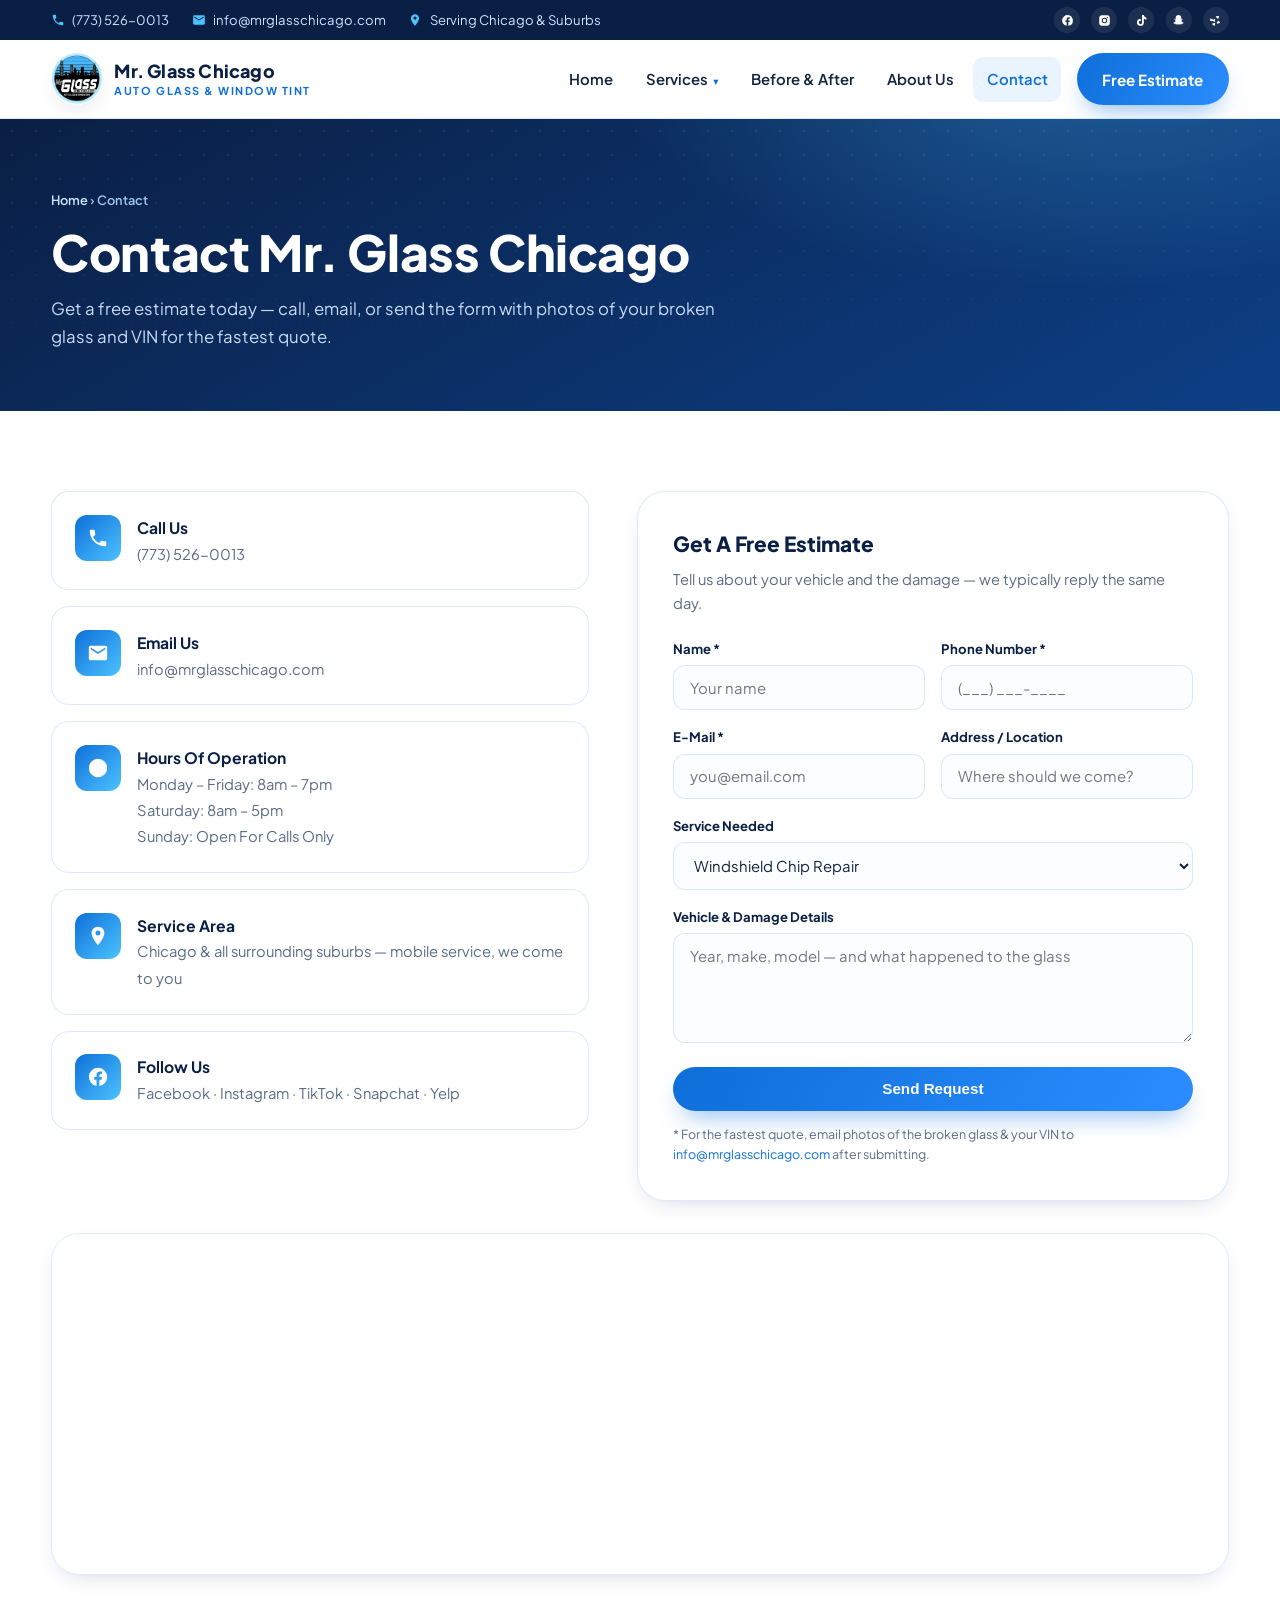
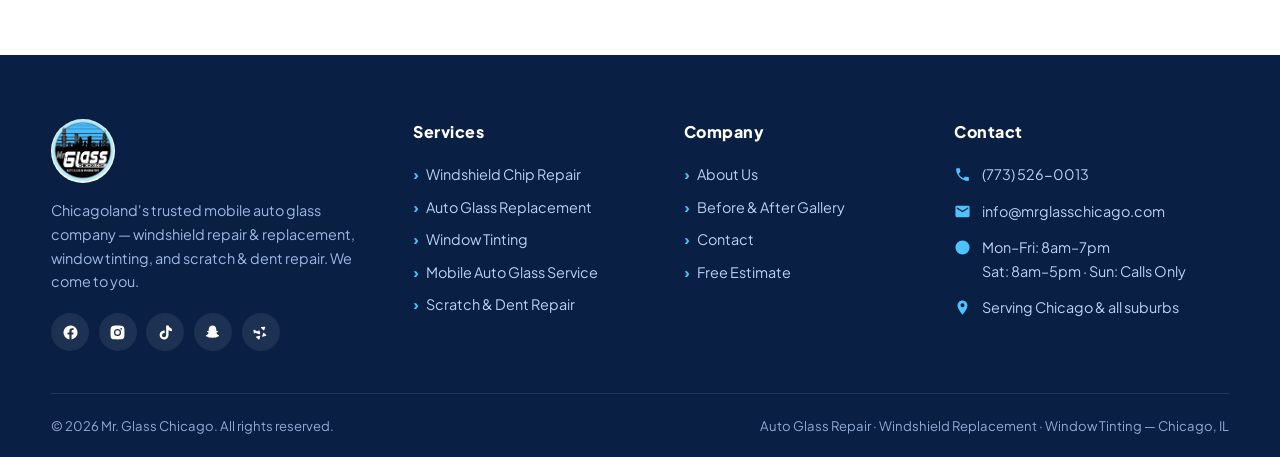
==== contact.html @ 6ff84da3 "Mr. Glass Chicago — blue branded, animated, SEO-ready static website (10 pages, hero video, before/a" ====
<!DOCTYPE html>
<html lang="en">
<head>
<meta charset="UTF-8">
<meta name="viewport" content="width=device-width, initial-scale=1.0">
<title>Contact & Free Estimates | Mr. Glass Chicago — (773) 526-0013</title>
<meta name="description" content="Contact Mr. Glass Chicago for a free auto glass estimate. Call (773) 526-0013 or send photos of your broken glass & VIN. Mon–Fri 8–7, Sat 8–5.">
<meta name="robots" content="index, follow">
<link rel="canonical" href="https://mrglasschicago.com/contact.html">
<meta name="theme-color" content="#0a1f44">
<meta property="og:type" content="website">
<meta property="og:site_name" content="Mr. Glass Chicago">
<meta property="og:title" content="Contact & Free Estimates | Mr. Glass Chicago — (773) 526-0013">
<meta property="og:description" content="Contact Mr. Glass Chicago for a free auto glass estimate. Call (773) 526-0013 or send photos of your broken glass & VIN. Mon–Fri 8–7, Sat 8–5.">
<meta property="og:url" content="https://mrglasschicago.com/contact.html">
<meta property="og:image" content="https://mrglasschicago.com/assets/img/van-mobile-service.png">
<meta property="og:locale" content="en_US">
<meta name="twitter:card" content="summary_large_image">
<meta name="twitter:title" content="Contact & Free Estimates | Mr. Glass Chicago — (773) 526-0013">
<meta name="twitter:description" content="Contact Mr. Glass Chicago for a free auto glass estimate. Call (773) 526-0013 or send photos of your broken glass & VIN. Mon–Fri 8–7, Sat 8–5.">
<meta name="twitter:image" content="https://mrglasschicago.com/assets/img/van-mobile-service.png">
<link rel="icon" type="image/png" href="assets/img/logo.png">
<link rel="apple-touch-icon" href="assets/img/logo.png">
<link rel="preconnect" href="https://fonts.googleapis.com">
<link rel="preconnect" href="https://fonts.gstatic.com" crossorigin>
<link href="https://fonts.googleapis.com/css2?family=Plus+Jakarta+Sans:wght@400;600;700;800&display=swap" rel="stylesheet">
<link rel="stylesheet" href="assets/css/style.css">

</head>
<body>
<!-- Top bar -->
<div class="topbar">
  <div class="container">
    <div class="tb-left">
      <span class="tb-item"><svg viewBox="0 0 24 24"><path d="M6.6 10.8c1.4 2.8 3.8 5.1 6.6 6.6l2.2-2.2c.3-.3.7-.4 1-.2 1.1.4 2.3.6 3.6.6.6 0 1 .4 1 1V20c0 .6-.4 1-1 1C10.6 21 3 13.4 3 4c0-.6.4-1 1-1h3.5c.6 0 1 .4 1 1 0 1.2.2 2.4.6 3.6.1.3 0 .7-.2 1l-2.3 2.2z"/></svg><a href="tel:7735260013">(773) 526-0013</a></span>
      <span class="tb-item tb-hide-m"><svg viewBox="0 0 24 24"><path d="M20 4H4c-1.1 0-2 .9-2 2v12c0 1.1.9 2 2 2h16c1.1 0 2-.9 2-2V6c0-1.1-.9-2-2-2zm0 4-8 5-8-5V6l8 5 8-5v2z"/></svg><a href="mailto:info@mrglasschicago.com">info@mrglasschicago.com</a></span>
      <span class="tb-item tb-hide-m"><svg viewBox="0 0 24 24"><path d="M12 2C8.1 2 5 5.1 5 9c0 5.2 7 13 7 13s7-7.8 7-13c0-3.9-3.1-7-7-7zm0 9.5A2.5 2.5 0 1 1 12 6a2.5 2.5 0 0 1 0 5.5z"/></svg>Serving Chicago &amp; Suburbs</span>
    </div>
    <div class="tb-socials">
      <a href="https://www.facebook.com/mr.glasschicagoo" target="_blank" rel="noopener" aria-label="Facebook"><svg viewBox="0 0 24 24"><path d="M22 12a10 10 0 1 0-11.6 9.9v-7H7.9V12h2.5V9.8c0-2.5 1.5-3.9 3.8-3.9 1.1 0 2.2.2 2.2.2v2.5h-1.3c-1.2 0-1.6.8-1.6 1.6V12h2.8l-.4 2.9h-2.4v7A10 10 0 0 0 22 12z"/></svg></a>
      <a href="https://www.instagram.com/mr.glasschicago" target="_blank" rel="noopener" aria-label="Instagram"><svg viewBox="0 0 24 24"><path d="M12 2.2c3.2 0 3.6 0 4.8.1 3.3.1 4.8 1.7 4.9 4.9.1 1.3.1 1.6.1 4.8s0 3.6-.1 4.8c-.1 3.2-1.7 4.8-4.9 4.9-1.3.1-1.6.1-4.8.1s-3.6 0-4.8-.1c-3.3-.1-4.8-1.7-4.9-4.9-.1-1.3-.1-1.6-.1-4.8s0-3.6.1-4.8C2.4 4 4 2.4 7.2 2.3c1.2-.1 1.6-.1 4.8-.1zM12 7a5 5 0 1 0 0 10 5 5 0 0 0 0-10zm0 8.2a3.2 3.2 0 1 1 0-6.4 3.2 3.2 0 0 1 0 6.4zm5.2-9.6a1.2 1.2 0 1 0 0 2.4 1.2 1.2 0 0 0 0-2.4z"/></svg></a>
      <a href="https://www.tiktok.com/@mr.glass2020" target="_blank" rel="noopener" aria-label="TikTok"><svg viewBox="0 0 24 24"><path d="M19.6 5.8a4.8 4.8 0 0 1-2.9-2.6A4.7 4.7 0 0 1 16.3 2h-3.4v13.6a2.9 2.9 0 1 1-2-2.7V9.3a6.3 6.3 0 1 0 5.4 6.2V8.9a8 8 0 0 0 4.7 1.5V7a4.8 4.8 0 0 1-1.4-1.2z"/></svg></a>
      <a href="https://www.snapchat.com/add/mr.glass2020" target="_blank" rel="noopener" aria-label="Snapchat"><svg viewBox="0 0 24 24"><path d="M12 2c3 0 5.2 2.3 5.3 5.5l.1 2c.4.3 1 .5 1.5.4.4 0 .8.3.8.7 0 .5-.6.9-1.3 1.1-.3.1-.8.3-.9.6-.1.4.4 1.1.9 1.8.6.8 1.4 1.6 2.4 1.8.3.1.5.3.5.6 0 .9-1.7 1.3-3.3 1.5-.1.5-.3 1-.5 1.1-.3.2-.9.3-1.7.1-.5-.1-1-.3-1.6-.3-.6 0-1.3.5-2.2.5s-1.6-.5-2.2-.5c-.6 0-1.1.2-1.6.3-.8.2-1.4.1-1.7-.1-.2-.2-.4-.7-.5-1.1-1.6-.2-3.3-.6-3.3-1.5 0-.3.2-.5.5-.6 1-.2 1.8-1 2.4-1.8.5-.7 1-1.4.9-1.8-.1-.3-.6-.5-.9-.6-.7-.2-1.3-.6-1.3-1.1 0-.4.4-.7.8-.7.5.1 1.1-.1 1.5-.4l.1-2C6.8 4.3 9 2 12 2z"/></svg></a>
      <a href="https://www.yelp.com/biz/mr-glass-chicago-chicago" target="_blank" rel="noopener" aria-label="Yelp"><svg viewBox="0 0 24 24"><path d="M20.2 15.4c.3.5-.2 1-.7 1.1l-4.3 1.4c-.6.2-1.1-.3-.9-.9l1.7-4.3c.2-.5.9-.6 1.2-.1l3 2.8zm-2.9-7.1c-.1.6-.8.8-1.2.4l-3.2-3.2c-.4-.4-.2-1.1.4-1.2l4.5-.5c.6-.1 1 .5.8 1l-1.3 3.5zM11.5 13.4c.2.6-.4 1.1-1 .9L6.1 13c-.6-.2-.7-.9-.2-1.2l3.7-2.7c.5-.3 1.1 0 1.1.6l.8 3.7zm-1 8c0 .6-.7.9-1.1.5l-3.4-3c-.4-.4-.3-1.1.3-1.2l4.2-1.1c.6-.1 1.1.4 1 1l-1 3.8zm-6.8-8.2c-.5.3-1.1 0-1.1-.6L2 8.9c0-.6.6-1 1.1-.7l4 1.9c.5.2.6 1 .1 1.3l-3.5 1.8z"/></svg></a>
    </div>
  </div>
</div>

<!-- Header -->
<header class="site-header">
  <div class="container">
    <nav class="nav" aria-label="Main navigation">
      <a href="index.html" class="brand" aria-label="Mr. Glass Chicago home">
        <img src="assets/img/logo.png" alt="Mr. Glass Chicago logo — auto glass and window tint" width="52" height="52">
        <span class="brand-txt"><strong>Mr. Glass Chicago</strong><span>Auto Glass &amp; Window Tint</span></span>
      </a>
      <ul class="nav-links">
        <li><a class="nl" href="index.html">Home</a></li>
        <li class="has-drop">
          <a class="nl" href="services.html">Services</a>
          <div class="dropdown">
            <a href="windshield-chip-repair.html">Windshield Chip Repair</a>
            <a href="auto-glass-replacement.html">Auto Glass Replacement</a>
            <a href="window-tinting.html">Window Tinting</a>
            <a href="mobile-auto-glass-service.html">Mobile Auto Glass Service</a>
            <a href="scratch-dent-repair.html">Auto Scratch &amp; Dent Repair</a>
          </div>
        </li>
        <li><a class="nl" href="gallery.html">Before &amp; After</a></li>
        <li><a class="nl" href="about.html">About Us</a></li>
        <li><a class="nl active" href="contact.html">Contact</a></li>
        <li class="nav-cta" style="margin-left:.6rem">
          <a class="btn btn-primary btn-quote-d" href="contact.html">Free Estimate</a>
        </li>
      </ul>
      <button class="hamburger" aria-label="Toggle menu"><span></span><span></span><span></span></button>
    </nav>
  </div>
</header>
<section class="page-hero">
  <div class="container">
    <div class="crumbs"><a href="index.html">Home</a> › Contact</div>
    <h1>Contact Mr. Glass Chicago</h1>
    <p>Get a free estimate today — call, email, or send the form with photos of your broken glass and VIN for the fastest quote.</p>
  </div>
</section>

<section class="section">
  <div class="container">
    <div class="contact-grid">
      <div class="reveal">
        <div class="info-card">
          <div class="ic"><svg viewBox="0 0 24 24"><path d="M6.6 10.8c1.4 2.8 3.8 5.1 6.6 6.6l2.2-2.2c.3-.3.7-.4 1-.2 1.1.4 2.3.6 3.6.6.6 0 1 .4 1 1V20c0 .6-.4 1-1 1C10.6 21 3 13.4 3 4c0-.6.4-1 1-1h3.5c.6 0 1 .4 1 1 0 1.2.2 2.4.6 3.6.1.3 0 .7-.2 1l-2.3 2.2z"/></svg></div>
          <div><strong>Call Us</strong><a href="tel:7735260013">(773) 526-0013</a></div>
        </div>
        <div class="info-card">
          <div class="ic"><svg viewBox="0 0 24 24"><path d="M20 4H4c-1.1 0-2 .9-2 2v12c0 1.1.9 2 2 2h16c1.1 0 2-.9 2-2V6c0-1.1-.9-2-2-2zm0 4-8 5-8-5V6l8 5 8-5v2z"/></svg></div>
          <div><strong>Email Us</strong><a href="mailto:info@mrglasschicago.com">info@mrglasschicago.com</a></div>
        </div>
        <div class="info-card">
          <div class="ic"><svg viewBox="0 0 24 24"><path d="M12 2a10 10 0 1 0 0 20 10 10 0 0 0 0-20zm1 5h-2v6l5.2 3.1 1-1.7-4.2-2.4V7z"/></svg></div>
          <div><strong>Hours Of Operation</strong><span>Monday – Friday: 8am – 7pm<br>Saturday: 8am – 5pm<br>Sunday: Open For Calls Only</span></div>
        </div>
        <div class="info-card">
          <div class="ic"><svg viewBox="0 0 24 24"><path d="M12 2C8.1 2 5 5.1 5 9c0 5.2 7 13 7 13s7-7.8 7-13c0-3.9-3.1-7-7-7zm0 9.5A2.5 2.5 0 1 1 12 6a2.5 2.5 0 0 1 0 5.5z"/></svg></div>
          <div><strong>Service Area</strong><span>Chicago &amp; all surrounding suburbs — mobile service, we come to you</span></div>
        </div>
        <div class="info-card">
          <div class="ic"><svg viewBox="0 0 24 24"><path d="M22 12a10 10 0 1 0-11.6 9.9v-7H7.9V12h2.5V9.8c0-2.5 1.5-3.9 3.8-3.9 1.1 0 2.2.2 2.2.2v2.5h-1.3c-1.2 0-1.6.8-1.6 1.6V12h2.8l-.4 2.9h-2.4v7A10 10 0 0 0 22 12z"/></svg></div>
          <div><strong>Follow Us</strong><span>
            <a href="https://www.facebook.com/mr.glasschicagoo" target="_blank" rel="noopener">Facebook</a> ·
            <a href="https://www.instagram.com/mr.glasschicago" target="_blank" rel="noopener">Instagram</a> ·
            <a href="https://www.tiktok.com/@mr.glass2020" target="_blank" rel="noopener">TikTok</a> ·
            <a href="https://www.snapchat.com/add/mr.glass2020" target="_blank" rel="noopener">Snapchat</a> ·
            <a href="https://www.yelp.com/biz/mr-glass-chicago-chicago" target="_blank" rel="noopener">Yelp</a>
          </span></div>
        </div>
      </div>

      <div class="form-card reveal d2" id="quote">
        <h3>Get A Free Estimate</h3>
        <p>Tell us about your vehicle and the damage — we typically reply the same day.</p>
        <form id="quote-form">
          <div class="f-row">
            <div class="f-group"><label for="q-name">Name *</label><input id="q-name" name="Name" type="text" required placeholder="Your name"></div>
            <div class="f-group"><label for="q-phone">Phone Number *</label><input id="q-phone" name="Phone" type="tel" required placeholder="(___) ___-____"></div>
          </div>
          <div class="f-row">
            <div class="f-group"><label for="q-email">E-Mail *</label><input id="q-email" name="Email" type="email" required placeholder="you@email.com"></div>
            <div class="f-group"><label for="q-address">Address / Location</label><input id="q-address" name="Address" type="text" placeholder="Where should we come?"></div>
          </div>
          <div class="f-group">
            <label for="q-service">Service Needed</label>
            <select id="q-service" name="Service">
              <option>Windshield Chip Repair</option>
              <option>Auto Glass Replacement</option>
              <option>Window Tinting</option>
              <option>Mobile Auto Glass Service</option>
              <option>Auto Scratch &amp; Dent Repair</option>
              <option>Not sure — please advise</option>
            </select>
          </div>
          <div class="f-group"><label for="q-msg">Vehicle &amp; Damage Details</label><textarea id="q-msg" name="Details" placeholder="Year, make, model — and what happened to the glass"></textarea></div>
          <button class="btn btn-primary" type="submit" style="width:100%">Send Request</button>
          <p class="form-note">* For the fastest quote, email photos of the broken glass &amp; your VIN to <a href="mailto:info@mrglasschicago.com" style="color:var(--blue)">info@mrglasschicago.com</a> after submitting.</p>
        </form>
      </div>
    </div>

    <div class="map-embed reveal">
      <iframe title="Mr. Glass Chicago service area map — Chicago, IL" src="https://maps.google.com/maps?q=chicago&amp;t=m&amp;z=10&amp;output=embed&amp;iwloc=near" loading="lazy" referrerpolicy="no-referrer-when-downgrade"></iframe>
    </div>
  </div>
</section>
<!-- Footer -->
<footer class="site-footer">
  <div class="container">
    <div class="footer-main">
      <div class="footer-brand">
        <img src="assets/img/logo.png" alt="Mr. Glass Chicago logo" width="64" height="64">
        <p>Chicagoland's trusted mobile auto glass company — windshield repair &amp; replacement, window tinting, and scratch &amp; dent repair. We come to you.</p>
        <div class="f-socials">
          <a href="https://www.facebook.com/mr.glasschicagoo" target="_blank" rel="noopener" aria-label="Facebook"><svg viewBox="0 0 24 24"><path d="M22 12a10 10 0 1 0-11.6 9.9v-7H7.9V12h2.5V9.8c0-2.5 1.5-3.9 3.8-3.9 1.1 0 2.2.2 2.2.2v2.5h-1.3c-1.2 0-1.6.8-1.6 1.6V12h2.8l-.4 2.9h-2.4v7A10 10 0 0 0 22 12z"/></svg></a>
          <a href="https://www.instagram.com/mr.glasschicago" target="_blank" rel="noopener" aria-label="Instagram"><svg viewBox="0 0 24 24"><path d="M12 2.2c3.2 0 3.6 0 4.8.1 3.3.1 4.8 1.7 4.9 4.9.1 1.3.1 1.6.1 4.8s0 3.6-.1 4.8c-.1 3.2-1.7 4.8-4.9 4.9-1.3.1-1.6.1-4.8.1s-3.6 0-4.8-.1c-3.3-.1-4.8-1.7-4.9-4.9-.1-1.3-.1-1.6-.1-4.8s0-3.6.1-4.8C2.4 4 4 2.4 7.2 2.3c1.2-.1 1.6-.1 4.8-.1zM12 7a5 5 0 1 0 0 10 5 5 0 0 0 0-10zm0 8.2a3.2 3.2 0 1 1 0-6.4 3.2 3.2 0 0 1 0 6.4zm5.2-9.6a1.2 1.2 0 1 0 0 2.4 1.2 1.2 0 0 0 0-2.4z"/></svg></a>
          <a href="https://www.tiktok.com/@mr.glass2020" target="_blank" rel="noopener" aria-label="TikTok"><svg viewBox="0 0 24 24"><path d="M19.6 5.8a4.8 4.8 0 0 1-2.9-2.6A4.7 4.7 0 0 1 16.3 2h-3.4v13.6a2.9 2.9 0 1 1-2-2.7V9.3a6.3 6.3 0 1 0 5.4 6.2V8.9a8 8 0 0 0 4.7 1.5V7a4.8 4.8 0 0 1-1.4-1.2z"/></svg></a>
          <a href="https://www.snapchat.com/add/mr.glass2020" target="_blank" rel="noopener" aria-label="Snapchat"><svg viewBox="0 0 24 24"><path d="M12 2c3 0 5.2 2.3 5.3 5.5l.1 2c.4.3 1 .5 1.5.4.4 0 .8.3.8.7 0 .5-.6.9-1.3 1.1-.3.1-.8.3-.9.6-.1.4.4 1.1.9 1.8.6.8 1.4 1.6 2.4 1.8.3.1.5.3.5.6 0 .9-1.7 1.3-3.3 1.5-.1.5-.3 1-.5 1.1-.3.2-.9.3-1.7.1-.5-.1-1-.3-1.6-.3-.6 0-1.3.5-2.2.5s-1.6-.5-2.2-.5c-.6 0-1.1.2-1.6.3-.8.2-1.4.1-1.7-.1-.2-.2-.4-.7-.5-1.1-1.6-.2-3.3-.6-3.3-1.5 0-.3.2-.5.5-.6 1-.2 1.8-1 2.4-1.8.5-.7 1-1.4.9-1.8-.1-.3-.6-.5-.9-.6-.7-.2-1.3-.6-1.3-1.1 0-.4.4-.7.8-.7.5.1 1.1-.1 1.5-.4l.1-2C6.8 4.3 9 2 12 2z"/></svg></a>
          <a href="https://www.yelp.com/biz/mr-glass-chicago-chicago" target="_blank" rel="noopener" aria-label="Yelp"><svg viewBox="0 0 24 24"><path d="M20.2 15.4c.3.5-.2 1-.7 1.1l-4.3 1.4c-.6.2-1.1-.3-.9-.9l1.7-4.3c.2-.5.9-.6 1.2-.1l3 2.8zm-2.9-7.1c-.1.6-.8.8-1.2.4l-3.2-3.2c-.4-.4-.2-1.1.4-1.2l4.5-.5c.6-.1 1 .5.8 1l-1.3 3.5zM11.5 13.4c.2.6-.4 1.1-1 .9L6.1 13c-.6-.2-.7-.9-.2-1.2l3.7-2.7c.5-.3 1.1 0 1.1.6l.8 3.7zm-1 8c0 .6-.7.9-1.1.5l-3.4-3c-.4-.4-.3-1.1.3-1.2l4.2-1.1c.6-.1 1.1.4 1 1l-1 3.8zm-6.8-8.2c-.5.3-1.1 0-1.1-.6L2 8.9c0-.6.6-1 1.1-.7l4 1.9c.5.2.6 1 .1 1.3l-3.5 1.8z"/></svg></a>
        </div>
      </div>
      <div>
        <h4>Services</h4>
        <ul class="f-links">
          <li><a href="windshield-chip-repair.html">Windshield Chip Repair</a></li>
          <li><a href="auto-glass-replacement.html">Auto Glass Replacement</a></li>
          <li><a href="window-tinting.html">Window Tinting</a></li>
          <li><a href="mobile-auto-glass-service.html">Mobile Auto Glass Service</a></li>
          <li><a href="scratch-dent-repair.html">Scratch &amp; Dent Repair</a></li>
        </ul>
      </div>
      <div>
        <h4>Company</h4>
        <ul class="f-links">
          <li><a href="about.html">About Us</a></li>
          <li><a href="gallery.html">Before &amp; After Gallery</a></li>
          <li><a href="contact.html">Contact</a></li>
          <li><a href="contact.html">Free Estimate</a></li>
        </ul>
      </div>
      <div>
        <h4>Contact</h4>
        <ul class="f-contact">
          <li><svg viewBox="0 0 24 24"><path d="M6.6 10.8c1.4 2.8 3.8 5.1 6.6 6.6l2.2-2.2c.3-.3.7-.4 1-.2 1.1.4 2.3.6 3.6.6.6 0 1 .4 1 1V20c0 .6-.4 1-1 1C10.6 21 3 13.4 3 4c0-.6.4-1 1-1h3.5c.6 0 1 .4 1 1 0 1.2.2 2.4.6 3.6.1.3 0 .7-.2 1l-2.3 2.2z"/></svg><a href="tel:7735260013">(773) 526-0013</a></li>
          <li><svg viewBox="0 0 24 24"><path d="M20 4H4c-1.1 0-2 .9-2 2v12c0 1.1.9 2 2 2h16c1.1 0 2-.9 2-2V6c0-1.1-.9-2-2-2zm0 4-8 5-8-5V6l8 5 8-5v2z"/></svg><a href="mailto:info@mrglasschicago.com">info@mrglasschicago.com</a></li>
          <li><svg viewBox="0 0 24 24"><path d="M12 2a10 10 0 1 0 0 20 10 10 0 0 0 0-20zm1 5h-2v6l5.2 3.1 1-1.7-4.2-2.4V7z"/></svg><span>Mon–Fri: 8am–7pm<br>Sat: 8am–5pm · Sun: Calls Only</span></li>
          <li><svg viewBox="0 0 24 24"><path d="M12 2C8.1 2 5 5.1 5 9c0 5.2 7 13 7 13s7-7.8 7-13c0-3.9-3.1-7-7-7zm0 9.5A2.5 2.5 0 1 1 12 6a2.5 2.5 0 0 1 0 5.5z"/></svg><span>Serving Chicago &amp; all suburbs</span></li>
        </ul>
      </div>
    </div>
    <div class="footer-bottom">
      <span>© <span data-year>2026</span> Mr. Glass Chicago. All rights reserved.</span>
      <span>Auto Glass Repair · Windshield Replacement · Window Tinting — Chicago, IL</span>
    </div>
  </div>
</footer>

<a class="call-fab" href="tel:7735260013" aria-label="Call Mr. Glass Chicago now"><svg viewBox="0 0 24 24"><path d="M6.6 10.8c1.4 2.8 3.8 5.1 6.6 6.6l2.2-2.2c.3-.3.7-.4 1-.2 1.1.4 2.3.6 3.6.6.6 0 1 .4 1 1V20c0 .6-.4 1-1 1C10.6 21 3 13.4 3 4c0-.6.4-1 1-1h3.5c.6 0 1 .4 1 1 0 1.2.2 2.4.6 3.6.1.3 0 .7-.2 1l-2.3 2.2z"/></svg></a>

<script src="assets/js/main.js" defer></script>
</body>
</html>
---- assets/css/style.css ----
/* ============================================================
   Mr. Glass Chicago — Blue Brand Design System
   Modern • Animated • Customer-Centric
   ============================================================ */
:root{
  --navy:#0a1f44;
  --navy-2:#102a56;
  --blue:#0e6fd9;
  --blue-2:#2b8cff;
  --sky:#4cc3ff;
  --ice:#eaf4ff;
  --ink:#12233f;
  --muted:#5b6b84;
  --white:#ffffff;
  --line:rgba(14,111,217,.14);
  --shadow:0 18px 45px -18px rgba(10,31,68,.35);
  --shadow-sm:0 8px 24px -12px rgba(10,31,68,.25);
  --radius:18px;
  --radius-lg:28px;
  --font:'Plus Jakarta Sans','Segoe UI',system-ui,-apple-system,sans-serif;
  --ease:cubic-bezier(.22,.61,.36,1);
}
*{margin:0;padding:0;box-sizing:border-box}
html{scroll-behavior:smooth}
body{font-family:var(--font);color:var(--ink);background:var(--white);line-height:1.65;-webkit-font-smoothing:antialiased;overflow-x:hidden}
img{max-width:100%;display:block}
a{text-decoration:none;color:inherit}
ul{list-style:none}
.container{width:min(1180px,92%);margin-inline:auto}
section{position:relative}

/* ---------- Top bar ---------- */
.topbar{background:var(--navy);color:#cfe4ff;font-size:.82rem;padding:.45rem 0}
.topbar .container{display:flex;justify-content:space-between;align-items:center;gap:1rem;flex-wrap:wrap}
.topbar a{color:#cfe4ff;transition:color .25s}
.topbar a:hover{color:var(--sky)}
.topbar .tb-left{display:flex;gap:1.4rem;align-items:center;flex-wrap:wrap}
.topbar .tb-item{display:inline-flex;align-items:center;gap:.45rem}
.topbar svg{width:14px;height:14px;fill:var(--sky)}
.topbar .tb-socials{display:flex;gap:.7rem}
.topbar .tb-socials a{display:grid;place-items:center;width:26px;height:26px;border-radius:50%;background:rgba(255,255,255,.08);transition:.3s}
.topbar .tb-socials a:hover{background:var(--blue);transform:translateY(-2px)}
.topbar .tb-socials svg{width:13px;height:13px;fill:#fff}

/* ---------- Header ---------- */
.site-header{position:sticky;top:0;z-index:100;background:rgba(255,255,255,.88);backdrop-filter:blur(14px);-webkit-backdrop-filter:blur(14px);border-bottom:1px solid var(--line);transition:box-shadow .3s}
.site-header.scrolled{box-shadow:0 10px 30px -14px rgba(10,31,68,.22)}
.nav{display:flex;align-items:center;justify-content:space-between;padding:.8rem 0;gap:1rem}
.brand{display:flex;align-items:center;gap:.7rem}
.brand img{width:52px;height:52px;border-radius:50%;box-shadow:var(--shadow-sm)}
.brand .brand-txt{line-height:1.1}
.brand .brand-txt strong{display:block;font-size:1.12rem;font-weight:800;color:var(--navy);letter-spacing:.2px}
.brand .brand-txt span{font-size:.68rem;letter-spacing:.14em;text-transform:uppercase;color:var(--blue);font-weight:700}
.nav-links{display:flex;align-items:center;gap:.35rem}
.nav-links>li{position:relative}
.nav-links a.nl{display:block;padding:.65rem .85rem;font-weight:600;font-size:.93rem;color:var(--ink);border-radius:10px;transition:.25s}
.nav-links a.nl:hover,.nav-links a.nl.active{color:var(--blue);background:var(--ice)}
.nav-links .has-drop>a.nl::after{content:"▾";font-size:.7em;margin-left:.35rem;color:var(--blue)}
.dropdown{position:absolute;top:calc(100% + 8px);left:0;min-width:250px;background:#fff;border-radius:14px;box-shadow:var(--shadow);border:1px solid var(--line);padding:.5rem;opacity:0;visibility:hidden;transform:translateY(8px);transition:.28s var(--ease)}
.has-drop:hover .dropdown,.has-drop:focus-within .dropdown{opacity:1;visibility:visible;transform:translateY(0)}
.dropdown a{display:block;padding:.6rem .8rem;border-radius:10px;font-size:.9rem;font-weight:600;color:var(--ink);transition:.2s}
.dropdown a:hover{background:var(--ice);color:var(--blue);padding-left:1rem}
.nav-cta{display:flex;align-items:center;gap:.7rem}
.btn{display:inline-flex;align-items:center;justify-content:center;gap:.55rem;padding:.85rem 1.6rem;border-radius:999px;font-weight:700;font-size:.95rem;cursor:pointer;border:0;transition:.3s var(--ease);white-space:nowrap}
.btn-primary{background:linear-gradient(120deg,var(--blue),var(--blue-2) 55%,var(--sky));background-size:180% 180%;color:#fff;box-shadow:0 12px 26px -10px rgba(14,111,217,.55);animation:btnFlow 6s ease infinite}
.btn-primary:hover{transform:translateY(-3px);box-shadow:0 18px 34px -10px rgba(14,111,217,.6)}
.btn-ghost{background:#fff;color:var(--navy);border:2px solid var(--line)}
.btn-ghost:hover{border-color:var(--blue);color:var(--blue);transform:translateY(-3px)}
.btn-light{background:rgba(255,255,255,.14);color:#fff;border:1.5px solid rgba(255,255,255,.4);backdrop-filter:blur(6px)}
.btn-light:hover{background:rgba(255,255,255,.25);transform:translateY(-3px)}
@keyframes btnFlow{0%,100%{background-position:0% 50%}50%{background-position:100% 50%}}
.hamburger{display:none;background:none;border:0;cursor:pointer;padding:.4rem}
.hamburger span{display:block;width:26px;height:3px;background:var(--navy);border-radius:3px;margin:5px 0;transition:.3s}
.hamburger.open span:nth-child(1){transform:translateY(8px) rotate(45deg)}
.hamburger.open span:nth-child(2){opacity:0}
.hamburger.open span:nth-child(3){transform:translateY(-8px) rotate(-45deg)}

/* ---------- Hero ---------- */
.hero{background:radial-gradient(1100px 520px at 85% -10%,rgba(76,195,255,.35),transparent 60%),radial-gradient(900px 500px at -10% 110%,rgba(14,111,217,.35),transparent 55%),linear-gradient(160deg,var(--navy) 0%,var(--navy-2) 55%,#0d3f86 100%);color:#fff;overflow:hidden}
.hero::before{content:"";position:absolute;inset:0;background-image:radial-gradient(rgba(255,255,255,.09) 1px,transparent 1px);background-size:26px 26px;mask-image:linear-gradient(to bottom,black,transparent 85%);pointer-events:none}
.hero .container{display:grid;grid-template-columns:1.05fr .95fr;gap:3rem;align-items:center;padding:5.2rem 0 4.4rem;position:relative}
.eyebrow{display:inline-flex;align-items:center;gap:.55rem;background:rgba(76,195,255,.14);border:1px solid rgba(76,195,255,.4);color:var(--sky);font-weight:700;font-size:.78rem;letter-spacing:.12em;text-transform:uppercase;padding:.45rem 1rem;border-radius:999px}
.eyebrow::before{content:"";width:8px;height:8px;border-radius:50%;background:var(--sky);box-shadow:0 0 12px var(--sky);animation:pulse 2s infinite}
@keyframes pulse{0%,100%{opacity:1}50%{opacity:.35}}
.hero h1{font-size:clamp(2.3rem,4.6vw,3.9rem);line-height:1.08;font-weight:800;margin:1.1rem 0 1.1rem;letter-spacing:-.5px}
.hero h1 .grad{background:linear-gradient(92deg,var(--sky),#9be0ff 60%,#fff);-webkit-background-clip:text;background-clip:text;color:transparent}
.hero p.lead{font-size:1.12rem;color:#c8dcf7;max-width:34rem;margin-bottom:1.8rem}
.hero-actions{display:flex;gap:.9rem;flex-wrap:wrap;margin-bottom:2.1rem}
.hero-trust{display:flex;gap:2rem;flex-wrap:wrap;align-items:center}
.trust-item{display:flex;align-items:center;gap:.6rem;font-size:.9rem;color:#c8dcf7;font-weight:600}
.trust-item svg{width:20px;height:20px;fill:var(--sky)}
.stars{display:inline-flex;gap:2px}
.stars svg{width:16px;height:16px;fill:#ffc531}
.hero-media{position:relative}
.hero-media .hero-img-main{border-radius:var(--radius-lg);box-shadow:0 40px 80px -30px rgba(0,0,0,.6);width:100%;height:520px;object-fit:cover;animation:heroFloat 7s ease-in-out infinite}
@keyframes heroFloat{0%,100%{transform:translateY(0)}50%{transform:translateY(-12px)}}
.hero-card{position:absolute;background:rgba(255,255,255,.96);color:var(--ink);border-radius:16px;box-shadow:var(--shadow);padding:.9rem 1.1rem;display:flex;gap:.8rem;align-items:center;animation:heroFloat 6s ease-in-out infinite}
.hero-card.hc1{top:24px;left:-34px;animation-delay:.8s}
.hero-card.hc2{bottom:30px;right:-20px;animation-delay:1.6s}
.hero-card .hc-ico{width:44px;height:44px;border-radius:12px;display:grid;place-items:center;background:linear-gradient(135deg,var(--blue),var(--sky))}
.hero-card .hc-ico svg{width:22px;height:22px;fill:#fff}
.hero-card strong{display:block;font-size:.92rem;color:var(--navy)}
.hero-card span{font-size:.76rem;color:var(--muted)}
.scroll-hint{position:absolute;left:50%;bottom:14px;transform:translateX(-50%);color:#9fc4ef;font-size:.72rem;letter-spacing:.2em;text-transform:uppercase;display:flex;flex-direction:column;align-items:center;gap:.3rem}
.scroll-hint::after{content:"";width:1.5px;height:34px;background:linear-gradient(var(--sky),transparent);animation:drip 1.8s infinite}
@keyframes drip{0%{transform:scaleY(0);transform-origin:top}55%{transform:scaleY(1);transform-origin:top}56%{transform-origin:bottom}100%{transform:scaleY(0);transform-origin:bottom}}

/* ---------- Hero background video ---------- */
.hero-video-bg{position:absolute;inset:0;overflow:hidden;pointer-events:none;background:url('../img/audi-glass-replacement.jpg') center/cover no-repeat}
.hero-video-bg iframe{position:absolute;top:50%;left:50%;width:max(100vw,177.78vh);height:max(56.25vw,100vh);transform:translate(-50%,-50%);border:0}
.hero-video-overlay{position:absolute;inset:0;background:linear-gradient(160deg,rgba(10,31,68,.88) 0%,rgba(13,63,134,.72) 60%,rgba(10,31,68,.85) 100%)}
.hero-video-overlay::after{content:"";position:absolute;inset:0;background-image:radial-gradient(rgba(255,255,255,.08) 1px,transparent 1px);background-size:26px 26px;mask-image:linear-gradient(to bottom,black,transparent 85%)}
.hero .hero-inner{position:relative;z-index:2;max-width:60rem;padding:6.5rem 0 6rem}
.hero .hero-inner h1{max-width:52rem}

/* ---------- Reviews marquee ---------- */
.rev-marquee-sec{padding:3.2rem 0 3.6rem;background:linear-gradient(180deg,#fff,var(--ice))}
.rev-marquee-head{display:flex;align-items:center;justify-content:space-between;gap:1.4rem;flex-wrap:wrap;margin-bottom:1.8rem}
.rev-marquee-head .sec-head{margin:0;text-align:left}
.rev-marquee{position:relative;overflow:hidden;mask-image:linear-gradient(90deg,transparent,#000 5%,#000 95%,transparent);-webkit-mask-image:linear-gradient(90deg,transparent,#000 5%,#000 95%,transparent)}
.rev-viewport{overflow-x:auto;scroll-snap-type:x proximity;scrollbar-width:none;-ms-overflow-style:none;cursor:grab}
.rev-viewport::-webkit-scrollbar{display:none}
.rev-viewport.dragging{cursor:grabbing;scroll-snap-type:none}
.rev-viewport.dragging *{pointer-events:none}
.rev-track{display:flex;gap:1.3rem;width:max-content;padding:.6rem 0 1.2rem}
.rev-arrows{display:flex;gap:.6rem}
.rev-arrow{width:46px;height:46px;border-radius:50%;border:1.5px solid var(--line);background:#fff;color:var(--blue);font-size:1.25rem;font-weight:800;cursor:pointer;display:grid;place-items:center;transition:.3s var(--ease);box-shadow:var(--shadow-sm);line-height:1}
.rev-arrow:hover{background:linear-gradient(135deg,var(--blue),var(--sky));color:#fff;border-color:transparent;transform:translateY(-3px)}
.rev-arrow:disabled{opacity:.35;cursor:default;transform:none;background:#fff;color:var(--blue)}
.rev-m-card{flex:0 0 350px;scroll-snap-align:start;background:#fff;border:1px solid var(--line);border-radius:var(--radius);padding:1.4rem 1.5rem;box-shadow:var(--shadow-sm);display:flex;flex-direction:column;gap:.7rem;transition:transform .3s var(--ease)}
.rev-m-card:hover{transform:translateY(-5px)}
.rev-m-card .rev-stars{display:flex;gap:2px}
.rev-m-card .rev-stars svg{width:15px;height:15px;fill:#ffc531}
.rev-m-card p{font-size:.88rem;color:var(--ink);flex:1;display:-webkit-box;-webkit-line-clamp:5;-webkit-box-orient:vertical;overflow:hidden}
.rev-m-card .g-badge{position:absolute;top:1.1rem;right:1.2rem;width:20px;height:20px}
.rev-m-card{position:relative}

/* ---------- Before/after slider grid ---------- */
.ba-mini-grid{display:grid;grid-template-columns:1fr 1fr;gap:1.6rem;margin-top:2.6rem}
.ba-mini{background:#fff;border:1px solid var(--line);border-radius:var(--radius-lg);padding:1rem;box-shadow:var(--shadow-sm)}
.ba-mini .ba-slider{border-radius:14px;max-height:none;box-shadow:none}
.ba-mini h3{font-size:.98rem;font-weight:800;color:var(--navy);margin:.9rem .3rem .1rem}
.ba-mini p{font-size:.82rem;color:var(--muted);margin:0 .3rem .3rem}
@media(max-width:820px){.ba-mini-grid{grid-template-columns:1fr}}

/* ---------- Section scaffolding ---------- */
.section{padding:5rem 0}
.section.alt{background:linear-gradient(180deg,var(--ice),#fff)}
.sec-head{max-width:46rem;margin:0 auto 3rem;text-align:center}
.sec-head.left{margin-inline:0;text-align:left}
.tag{display:inline-block;background:var(--ice);color:var(--blue);font-weight:800;font-size:.75rem;letter-spacing:.14em;text-transform:uppercase;padding:.4rem .95rem;border-radius:999px;border:1px solid var(--line);margin-bottom:.9rem}
.sec-head h2{font-size:clamp(1.8rem,3.4vw,2.6rem);font-weight:800;color:var(--navy);line-height:1.15;letter-spacing:-.4px}
.sec-head p{color:var(--muted);margin-top:.8rem;font-size:1.03rem}

/* ---------- Services ---------- */
.svc-grid{display:grid;grid-template-columns:repeat(auto-fit,minmax(250px,1fr));gap:1.4rem}
.svc-card{background:#fff;border:1px solid var(--line);border-radius:var(--radius);padding:1.9rem 1.6rem;position:relative;overflow:hidden;transition:.35s var(--ease)}
.svc-card::before{content:"";position:absolute;inset:0;background:linear-gradient(150deg,rgba(14,111,217,.07),transparent 55%);opacity:0;transition:.35s}
.svc-card:hover{transform:translateY(-8px);box-shadow:var(--shadow);border-color:rgba(14,111,217,.35)}
.svc-card:hover::before{opacity:1}
.svc-img{width:100%;height:150px;object-fit:cover;border-radius:12px;margin-bottom:1.1rem;box-shadow:inset 0 0 0 1px var(--line)}
.svc-card:hover .svc-img{filter:saturate(1.1)}
/* Image-centric photo cards (home "What We Do") */
.svc-card.svc-photo{padding:0;border:0;aspect-ratio:4/3.3;display:flex;align-items:flex-end;overflow:hidden;min-height:340px}
.svc-card.svc-photo::before{background:linear-gradient(180deg,rgba(10,31,68,.03) 30%,rgba(10,31,68,.55) 68%,rgba(10,31,68,.94) 100%);opacity:1;z-index:1;transition:.4s}
.svc-card.svc-photo:hover::before{background:linear-gradient(180deg,rgba(14,111,217,.12) 25%,rgba(10,31,68,.65) 65%,rgba(10,31,68,.96) 100%)}
.svc-photo .svc-img-bg{position:absolute;inset:0;width:100%;height:100%;object-fit:cover;transition:transform .7s var(--ease)}
.svc-photo:hover .svc-img-bg{transform:scale(1.09)}
.svc-photo .svc-body{position:relative;z-index:2;padding:1.3rem 1.4rem;color:#fff;width:100%}
.svc-photo .svc-ico{width:44px;height:44px;border-radius:12px;background:rgba(255,255,255,.16);backdrop-filter:blur(8px);-webkit-backdrop-filter:blur(8px);border:1px solid rgba(255,255,255,.4);margin-bottom:.75rem}
.svc-photo .svc-ico svg{width:22px;height:22px}
.svc-card.svc-photo:hover .svc-ico{background:linear-gradient(135deg,var(--blue),var(--sky));transform:none}
.svc-photo h3{color:#fff;font-size:1.18rem;margin-bottom:.35rem}
.svc-photo p{color:#c8dcf7;font-size:.87rem;margin-bottom:.7rem}
.svc-photo .svc-link{color:var(--sky)}
.svc-photo:hover .svc-link{color:#9be0ff}
.svc-ico{width:56px;height:56px;border-radius:16px;display:grid;place-items:center;background:linear-gradient(135deg,var(--navy),var(--blue));margin-bottom:1.2rem;transition:.35s}
.svc-card:hover .svc-ico{background:linear-gradient(135deg,var(--blue),var(--sky));transform:rotate(-6deg) scale(1.06)}
.svc-ico svg{width:26px;height:26px;fill:#fff}
.svc-card h3{font-size:1.14rem;font-weight:800;color:var(--navy);margin-bottom:.5rem}
.svc-card p{font-size:.92rem;color:var(--muted);margin-bottom:1rem}
.svc-link{font-weight:700;font-size:.9rem;color:var(--blue);display:inline-flex;align-items:center;gap:.4rem}
.svc-link::after{content:"→";transition:.3s}
.svc-card:hover .svc-link::after{transform:translateX(5px)}

/* ---------- Split feature ---------- */
.split{display:grid;grid-template-columns:1fr 1fr;gap:3.4rem;align-items:center}
.split.rev>.split-media{order:2}
.split-media{position:relative}
.split-media img{border-radius:var(--radius-lg);box-shadow:var(--shadow);width:100%;height:460px;object-fit:cover}
.split-media .float-badge{position:absolute;bottom:-18px;left:-18px;background:linear-gradient(135deg,var(--blue),var(--sky));color:#fff;border-radius:16px;padding:1rem 1.3rem;box-shadow:var(--shadow);text-align:center}
.float-badge strong{display:block;font-size:1.6rem;font-weight:800;line-height:1}
.float-badge span{font-size:.74rem;font-weight:700;letter-spacing:.06em;text-transform:uppercase;opacity:.9}
.split-txt h2{font-size:clamp(1.7rem,3vw,2.4rem);font-weight:800;color:var(--navy);line-height:1.18;margin:.6rem 0 1rem;letter-spacing:-.4px}
.split-txt p{color:var(--muted);margin-bottom:1rem}
.check-list{display:grid;gap:.7rem;margin:1.3rem 0 1.8rem}
.check-list li{display:flex;gap:.7rem;align-items:flex-start;font-weight:600;font-size:.96rem;color:var(--ink)}
.check-list li::before{content:"✓";flex:0 0 24px;height:24px;display:grid;place-items:center;border-radius:50%;background:var(--ice);color:var(--blue);font-weight:800;font-size:.8rem;border:1px solid var(--line)}

/* ---------- Stats ---------- */
.stats{background:linear-gradient(140deg,var(--navy),#0d3f86);color:#fff;padding:4rem 0;overflow:hidden}
.stats::before{content:"";position:absolute;inset:0;background-image:radial-gradient(rgba(255,255,255,.07) 1px,transparent 1px);background-size:24px 24px}
.stats-grid{display:grid;grid-template-columns:repeat(auto-fit,minmax(180px,1fr));gap:2rem;text-align:center;position:relative}
.stat .num{font-size:clamp(2.4rem,4vw,3.4rem);font-weight:800;background:linear-gradient(92deg,#fff,var(--sky));-webkit-background-clip:text;background-clip:text;color:transparent;line-height:1}
.stat .lbl{margin-top:.5rem;color:#b9d2f2;font-weight:600;font-size:.92rem;letter-spacing:.04em}

/* ---------- Before / After ---------- */
.ba-wrap{display:grid;grid-template-columns:1.15fr .85fr;gap:3rem;align-items:center}
.ba-slider{position:relative;border-radius:var(--radius-lg);overflow:hidden;box-shadow:var(--shadow);aspect-ratio:1/1;max-height:560px;width:100%;user-select:none;touch-action:none;cursor:ew-resize}
.ba-slider img{position:absolute;inset:0;width:100%;height:100%;object-fit:cover;pointer-events:none}
.ba-slider .ba-after{clip-path:inset(0 0 0 var(--ba,50%))}
.ba-handle{position:absolute;top:0;bottom:0;left:var(--ba,50%);width:3px;background:#fff;box-shadow:0 0 18px rgba(0,0,0,.45);transform:translateX(-50%)}
.ba-handle::after{content:"⟨ ⟩";position:absolute;top:50%;left:50%;transform:translate(-50%,-50%);width:52px;height:52px;border-radius:50%;background:linear-gradient(135deg,var(--blue),var(--sky));color:#fff;display:grid;place-items:center;font-weight:800;font-size:1rem;box-shadow:var(--shadow);letter-spacing:-2px;padding-right:4px}
.ba-tag{position:absolute;top:16px;background:rgba(10,31,68,.78);color:#fff;font-size:.72rem;font-weight:800;letter-spacing:.12em;text-transform:uppercase;padding:.4rem .9rem;border-radius:999px;backdrop-filter:blur(4px)}
.ba-tag.t-before{left:16px}
.ba-tag.t-after{right:16px;background:rgba(14,111,217,.85)}

/* ---------- Tint meter ---------- */
.tint-grid{display:grid;grid-template-columns:repeat(auto-fit,minmax(150px,1fr));gap:1.1rem}
.tint-opt{border-radius:var(--radius);overflow:hidden;border:1px solid var(--line);background:#fff;text-align:center;transition:.3s var(--ease);cursor:pointer}
.tint-opt:hover{transform:translateY(-6px);box-shadow:var(--shadow);border-color:var(--blue)}
.tint-swatch{height:120px;display:grid;place-items:center;color:#fff;font-weight:800;font-size:1.3rem;position:relative}
.tint-opt .t-name{padding:.8rem .6rem;font-weight:700;font-size:.88rem;color:var(--navy)}
.tint-opt .t-desc{padding:0 .6rem .9rem;font-size:.76rem;color:var(--muted)}

/* ---------- Reviews ---------- */
.reviews{background:linear-gradient(180deg,#fff,var(--ice))}
.rev-badge{display:flex;justify-content:center;align-items:center;gap:1rem;margin-bottom:2.2rem;flex-wrap:wrap}
.rev-badge .g-mark{font-weight:800;font-size:1.4rem;color:var(--navy)}
.rev-grid{display:grid;grid-template-columns:repeat(auto-fit,minmax(290px,1fr));gap:1.4rem}
.rev-card{background:#fff;border:1px solid var(--line);border-radius:var(--radius);padding:1.6rem;transition:.3s var(--ease);display:flex;flex-direction:column;gap:.8rem}
.rev-card:hover{transform:translateY(-6px);box-shadow:var(--shadow)}
.rev-card .rev-stars{display:flex;gap:2px}
.rev-card .rev-stars svg{width:16px;height:16px;fill:#ffc531}
.rev-card p{font-size:.93rem;color:var(--ink);flex:1}
.rev-who{display:flex;align-items:center;gap:.75rem}
.rev-ava{width:42px;height:42px;border-radius:50%;display:grid;place-items:center;color:#fff;font-weight:800;background:linear-gradient(135deg,var(--blue),var(--sky))}
.rev-who strong{display:block;font-size:.9rem;color:var(--navy)}
.rev-who span{font-size:.76rem;color:var(--muted)}

/* ---------- Gallery ---------- */
.gal-grid{display:grid;grid-template-columns:repeat(auto-fill,minmax(250px,1fr));gap:1rem}
.gal-item{position:relative;border-radius:14px;overflow:hidden;cursor:zoom-in;aspect-ratio:4/3}
.gal-item img{width:100%;height:100%;object-fit:cover;transition:transform .6s var(--ease)}
.gal-item:hover img{transform:scale(1.08)}
.gal-item::after{content:"⤢";position:absolute;inset:0;display:grid;place-items:center;color:#fff;font-size:1.8rem;background:linear-gradient(180deg,transparent,rgba(10,31,68,.65));opacity:0;transition:.35s}
.gal-item:hover::after{opacity:1}
.lightbox{position:fixed;inset:0;z-index:200;background:rgba(6,16,36,.92);display:grid;place-items:center;opacity:0;visibility:hidden;transition:.3s}
.lightbox.open{opacity:1;visibility:visible}
.lightbox img{max-width:92vw;max-height:86vh;border-radius:14px;box-shadow:0 30px 80px rgba(0,0,0,.6)}
.lightbox .lb-close{position:absolute;top:22px;right:26px;background:rgba(255,255,255,.12);border:1px solid rgba(255,255,255,.3);color:#fff;width:44px;height:44px;border-radius:50%;font-size:1.2rem;cursor:pointer;transition:.25s}
.lightbox .lb-close:hover{background:var(--blue)}
.lb-nav{position:absolute;top:50%;transform:translateY(-50%);background:rgba(255,255,255,.12);border:1px solid rgba(255,255,255,.3);color:#fff;width:48px;height:48px;border-radius:50%;font-size:1.3rem;cursor:pointer;transition:.25s}
.lb-nav:hover{background:var(--blue)}
.lb-prev{left:20px}.lb-next{right:20px}

/* ---------- CTA band ---------- */
.cta-band{background:radial-gradient(700px 300px at 80% 0%,rgba(76,195,255,.35),transparent 60%),linear-gradient(140deg,var(--navy),#0d3f86);border-radius:var(--radius-lg);color:#fff;padding:3.4rem clamp(1.4rem,5vw,4rem);display:flex;align-items:center;justify-content:space-between;gap:2rem;flex-wrap:wrap;box-shadow:var(--shadow);position:relative;overflow:hidden}
.cta-band::before{content:"";position:absolute;inset:0;background-image:radial-gradient(rgba(255,255,255,.08) 1px,transparent 1px);background-size:22px 22px;pointer-events:none}
.cta-band h2{font-size:clamp(1.5rem,3vw,2.2rem);font-weight:800;letter-spacing:-.3px}
.cta-band p{color:#bcd6f5;margin-top:.4rem}
.cta-band .btn-row{display:flex;gap:.8rem;flex-wrap:wrap;position:relative}

/* ---------- Contact ---------- */
.contact-grid{display:grid;grid-template-columns:1fr 1.1fr;gap:3rem;align-items:start}
.info-card{background:#fff;border:1px solid var(--line);border-radius:var(--radius);padding:1.4rem;display:flex;gap:1rem;align-items:flex-start;margin-bottom:1rem;transition:.3s}
.info-card:hover{box-shadow:var(--shadow-sm);transform:translateX(4px)}
.info-card .ic{width:46px;height:46px;flex:0 0 46px;border-radius:12px;background:linear-gradient(135deg,var(--blue),var(--sky));display:grid;place-items:center}
.info-card .ic svg{width:22px;height:22px;fill:#fff}
.info-card strong{display:block;color:var(--navy);font-size:.98rem}
.info-card span,.info-card a{color:var(--muted);font-size:.92rem}
.info-card a:hover{color:var(--blue)}
.form-card{background:#fff;border:1px solid var(--line);border-radius:var(--radius-lg);padding:2.2rem;box-shadow:var(--shadow-sm)}
.form-card h3{font-size:1.3rem;font-weight:800;color:var(--navy);margin-bottom:.3rem}
.form-card>p{color:var(--muted);font-size:.92rem;margin-bottom:1.4rem}
.f-row{display:grid;grid-template-columns:1fr 1fr;gap:1rem}
.f-group{margin-bottom:1rem}
.f-group label{display:block;font-size:.82rem;font-weight:700;color:var(--navy);margin-bottom:.35rem}
.f-group input,.f-group select,.f-group textarea{width:100%;padding:.8rem 1rem;border:1.5px solid var(--line);border-radius:12px;font-family:inherit;font-size:.93rem;color:var(--ink);background:#fbfdff;transition:.25s}
.f-group input:focus,.f-group select:focus,.f-group textarea:focus{outline:0;border-color:var(--blue);box-shadow:0 0 0 4px rgba(14,111,217,.12);background:#fff}
.f-group textarea{resize:vertical;min-height:110px}
.form-note{font-size:.78rem;color:var(--muted);margin-top:.8rem}
.map-embed{border-radius:var(--radius-lg);overflow:hidden;box-shadow:var(--shadow-sm);border:1px solid var(--line);margin-top:2rem}
.map-embed iframe{width:100%;height:340px;border:0;display:block}

/* ---------- Page hero (inner pages) ---------- */
.page-hero{background:radial-gradient(800px 380px at 85% -20%,rgba(76,195,255,.3),transparent 60%),linear-gradient(150deg,var(--navy),#0d3f86);color:#fff;padding:4.4rem 0 3.8rem;overflow:hidden}
.page-hero::before{content:"";position:absolute;inset:0;background-image:radial-gradient(rgba(255,255,255,.08) 1px,transparent 1px);background-size:24px 24px;mask-image:linear-gradient(to bottom,black,transparent)}
.page-hero .container{position:relative}
.crumbs{font-size:.8rem;color:#9fc4ef;font-weight:600;margin-bottom:.9rem}
.crumbs a{color:#cfe4ff}
.crumbs a:hover{color:var(--sky)}
.page-hero h1{font-size:clamp(2rem,4vw,3.1rem);font-weight:800;letter-spacing:-.4px;line-height:1.12}
.page-hero p{margin-top:.9rem;color:#c8dcf7;max-width:44rem;font-size:1.05rem}

/* ---------- Steps ---------- */
.steps{display:grid;grid-template-columns:repeat(auto-fit,minmax(220px,1fr));gap:1.4rem;counter-reset:step}
.step{background:#fff;border:1px solid var(--line);border-radius:var(--radius);padding:1.8rem 1.5rem;position:relative;transition:.3s var(--ease)}
.step:hover{transform:translateY(-6px);box-shadow:var(--shadow)}
.step::before{counter-increment:step;content:counter(step,decimal-leading-zero);font-size:2.2rem;font-weight:800;background:linear-gradient(135deg,var(--blue),var(--sky));-webkit-background-clip:text;background-clip:text;color:transparent;display:block;margin-bottom:.6rem}
.step h3{font-size:1.05rem;font-weight:800;color:var(--navy);margin-bottom:.4rem}
.step p{font-size:.89rem;color:var(--muted)}

/* ---------- FAQ ---------- */
.faq{max-width:52rem;margin-inline:auto}
.faq-item{border:1px solid var(--line);border-radius:14px;margin-bottom:.8rem;background:#fff;overflow:hidden;transition:.3s}
.faq-item.open{border-color:rgba(14,111,217,.4);box-shadow:var(--shadow-sm)}
.faq-q{width:100%;display:flex;justify-content:space-between;align-items:center;gap:1rem;padding:1.1rem 1.3rem;background:none;border:0;font-family:inherit;font-size:.98rem;font-weight:700;color:var(--navy);cursor:pointer;text-align:left}
.faq-q .fq-ico{flex:0 0 28px;height:28px;border-radius:50%;background:var(--ice);color:var(--blue);display:grid;place-items:center;font-weight:800;transition:.3s}
.faq-item.open .fq-ico{background:var(--blue);color:#fff;transform:rotate(45deg)}
.faq-a{max-height:0;overflow:hidden;transition:max-height .4s var(--ease)}
.faq-a p{padding:0 1.3rem 1.2rem;color:var(--muted);font-size:.93rem}

/* ---------- Footer ---------- */
.site-footer{background:var(--navy);color:#b9d2f2;margin-top:0}
.footer-main{display:grid;grid-template-columns:1.4fr 1fr 1fr 1.2fr;gap:2.6rem;padding:4rem 0 2.6rem}
.site-footer h4{color:#fff;font-size:1rem;font-weight:800;margin-bottom:1.1rem;letter-spacing:.03em}
.site-footer p,.site-footer li{font-size:.9rem}
.footer-brand img{width:64px;height:64px;border-radius:50%;margin-bottom:1rem}
.footer-brand p{max-width:20rem;color:#9db9e2}
.f-socials{display:flex;gap:.6rem;margin-top:1.2rem}
.f-socials a{width:38px;height:38px;border-radius:50%;background:rgba(255,255,255,.08);display:grid;place-items:center;transition:.3s}
.f-socials a:hover{background:var(--blue);transform:translateY(-3px)}
.f-socials svg{width:17px;height:17px;fill:#fff}
.f-links li{margin-bottom:.55rem}
.f-links a{color:#b9d2f2;transition:.25s;display:inline-flex;gap:.45rem;align-items:center}
.f-links a::before{content:"›";color:var(--sky);font-weight:800}
.f-links a:hover{color:#fff;padding-left:4px}
.f-contact li{display:flex;gap:.7rem;margin-bottom:.8rem;align-items:flex-start}
.f-contact svg{width:17px;height:17px;fill:var(--sky);flex:0 0 17px;margin-top:3px}
.f-contact a:hover{color:#fff}
.footer-bottom{border-top:1px solid rgba(255,255,255,.1);padding:1.3rem 0;font-size:.82rem;color:#8fabd4;display:flex;justify-content:space-between;gap:1rem;flex-wrap:wrap}
.footer-bottom a{color:#b9d2f2}
.footer-bottom a:hover{color:#fff}

/* ---------- Floating call button (mobile) ---------- */
.call-fab{position:fixed;right:18px;bottom:18px;z-index:150;width:60px;height:60px;border-radius:50%;background:linear-gradient(135deg,var(--blue),var(--sky));display:none;place-items:center;box-shadow:0 14px 30px -8px rgba(14,111,217,.7);animation:fabPulse 2.4s infinite}
.call-fab svg{width:26px;height:26px;fill:#fff}
@keyframes fabPulse{0%,100%{box-shadow:0 14px 30px -8px rgba(14,111,217,.7),0 0 0 0 rgba(76,195,255,.5)}70%{box-shadow:0 14px 30px -8px rgba(14,111,217,.7),0 0 0 16px rgba(76,195,255,0)}}

/* ---------- Scroll reveal ---------- */
.js .reveal{opacity:0;transform:translateY(34px);transition:opacity .8s var(--ease),transform .8s var(--ease)}
.reveal.in{opacity:1;transform:none}
.reveal.d1{transition-delay:.1s}.reveal.d2{transition-delay:.2s}.reveal.d3{transition-delay:.3s}.reveal.d4{transition-delay:.4s}

/* ---------- Marquee strip ---------- */
.strip{background:var(--ice);border-block:1px solid var(--line);padding:.9rem 0;overflow:hidden}
.strip-track{display:flex;gap:3rem;width:max-content;animation:marquee 26s linear infinite}
.strip-track span{display:inline-flex;align-items:center;gap:.7rem;font-weight:800;color:var(--navy);font-size:.92rem;letter-spacing:.05em;text-transform:uppercase;white-space:nowrap}
.strip-track span::before{content:"◆";color:var(--blue);font-size:.7rem}
@keyframes marquee{to{transform:translateX(-50%)}}

/* ---------- Responsive ---------- */
@media(max-width:1020px){
  .hero .container{grid-template-columns:1fr;padding:3.6rem 0 3.4rem;gap:2.6rem}
  .hero-media .hero-img-main{height:380px}
  .hero-card.hc1{left:6px}.hero-card.hc2{right:6px}
  .split{grid-template-columns:1fr;gap:2.4rem}
  .split.rev>.split-media{order:0}
  .ba-wrap{grid-template-columns:1fr;gap:2.2rem}
  .footer-main{grid-template-columns:1fr 1fr}
  .contact-grid{grid-template-columns:1fr}
}
@media(max-width:820px){
  .nav-cta .btn-quote-d{display:none}
  .hamburger{display:block}
  .nav-links{position:fixed;inset:0;top:0;background:#fff;flex-direction:column;align-items:stretch;padding:5.4rem 1.4rem 2rem;gap:.3rem;transform:translateX(100%);transition:transform .35s var(--ease);z-index:99;overflow-y:auto;box-shadow:-20px 0 60px rgba(10,31,68,.2)}
  .nav-links.open{transform:none}
  .nav-links a.nl{font-size:1.05rem;padding:.9rem 1rem}
  .dropdown{position:static;opacity:1;visibility:visible;transform:none;box-shadow:none;border:0;padding:.2rem .6rem;display:none}
  .has-drop.open .dropdown{display:block}
  .f-row{grid-template-columns:1fr}
  .call-fab{display:grid}
  .section{padding:3.6rem 0}
  .footer-main{grid-template-columns:1fr}
  .topbar .tb-left .tb-hide-m{display:none}
  .cta-band{text-align:center;justify-content:center}
}
@media(prefers-reduced-motion:reduce){
  *,*::before,*::after{animation-duration:.01ms!important;animation-iteration-count:1!important;transition-duration:.01ms!important}
  html{scroll-behavior:auto}
}
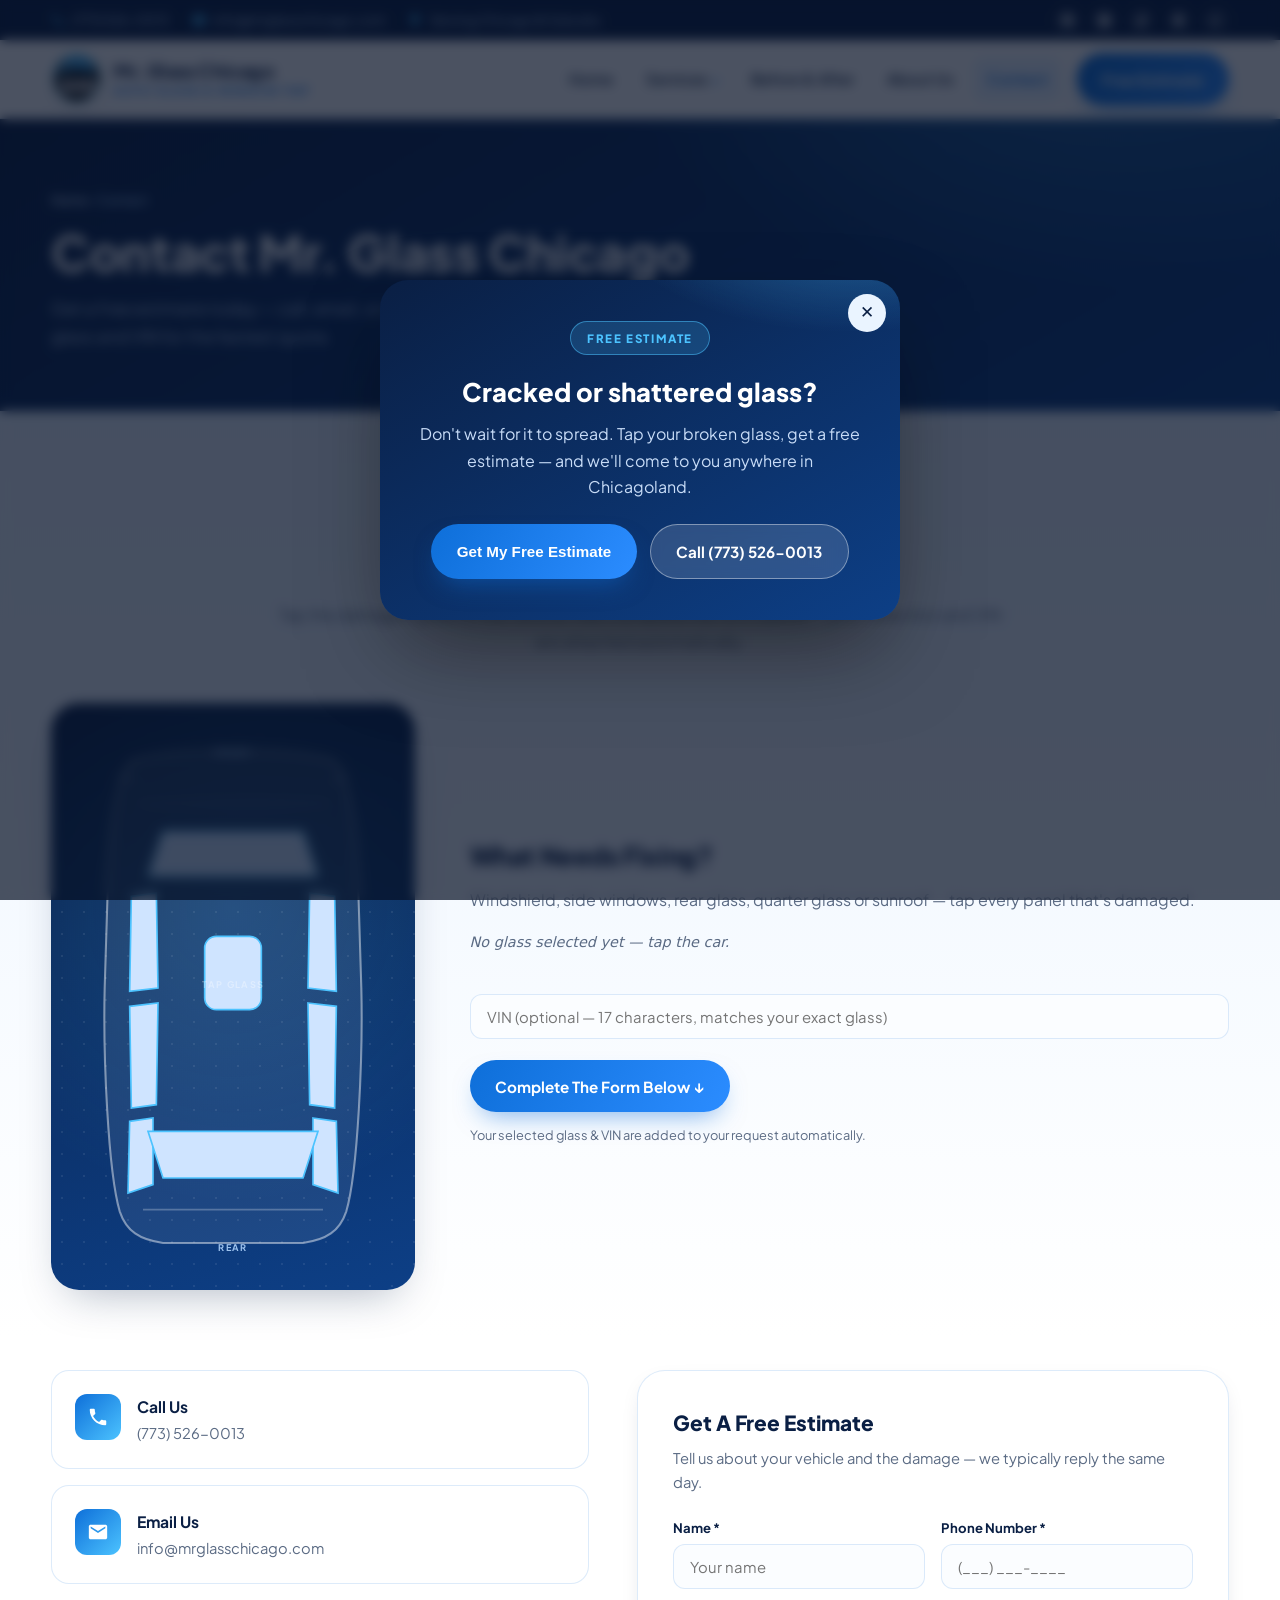
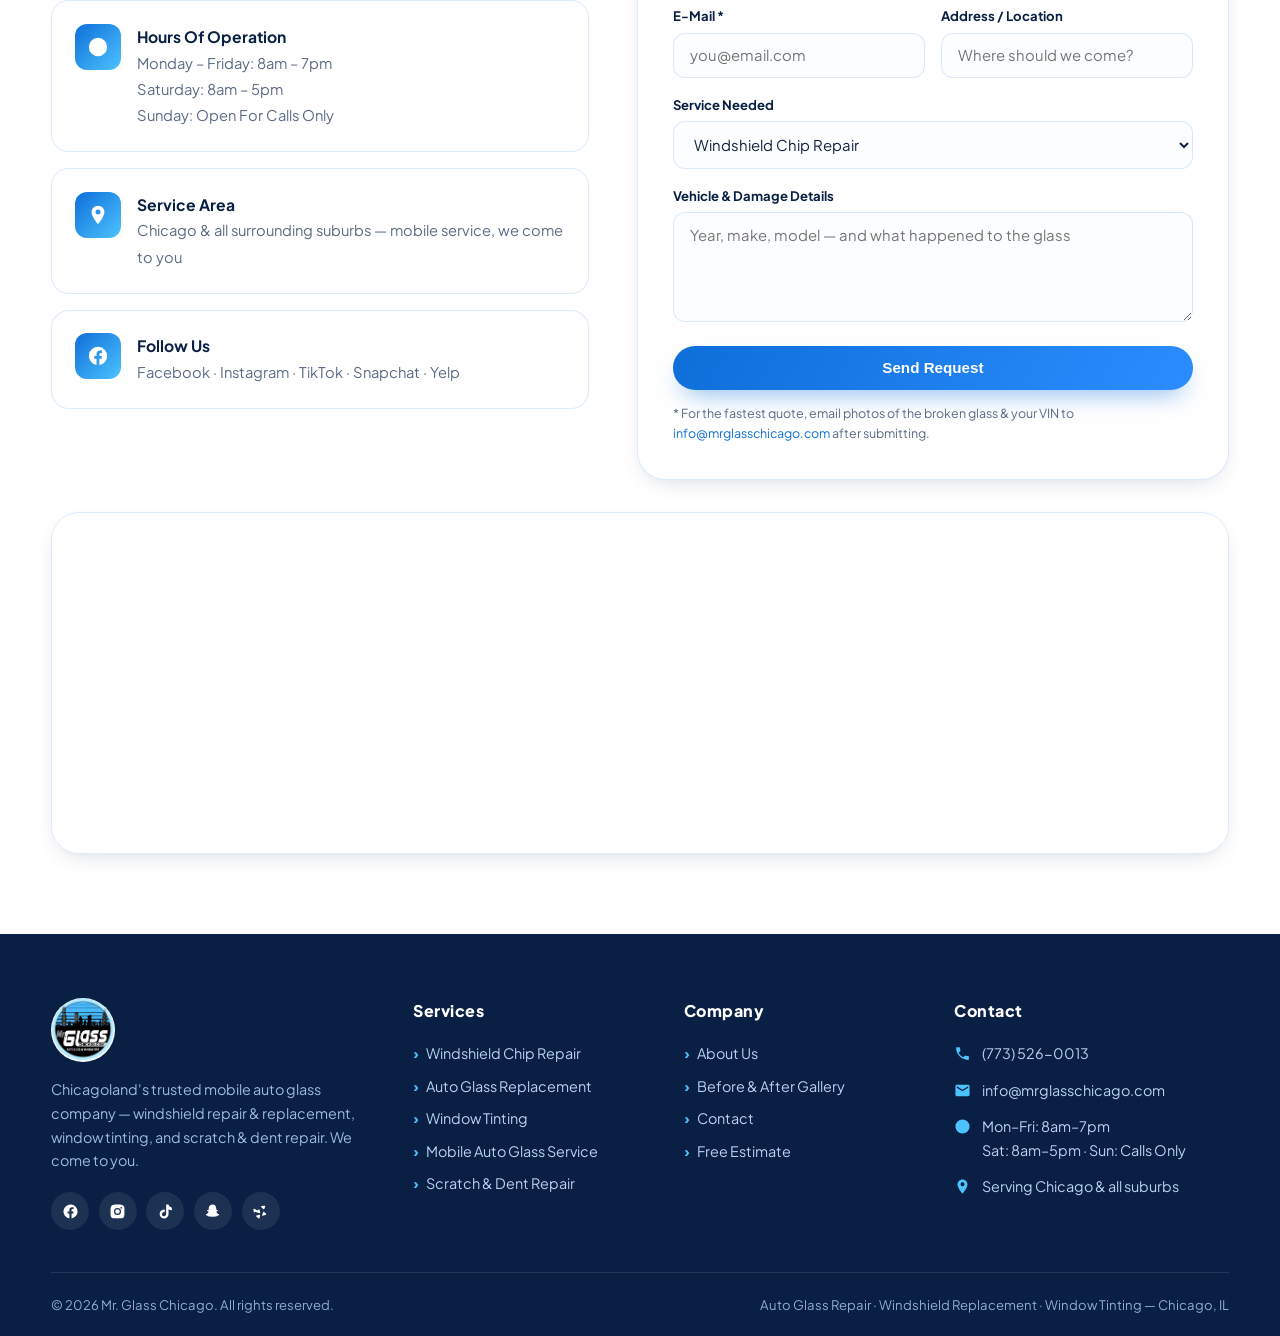
==== commit e832ab07: "Inline interactive estimator on home + contact (no modal), hide YouTube video controls" ====
--- a/contact.html
+++ b/contact.html
@@ -85,7 +85,57 @@
   </div>
 </section>
 
-<section class="section">
+
+<section class="section alt" id="car-estimator" style="padding-bottom:3rem">
+  <div class="container">
+    <div class="sec-head reveal">
+      <span class="tag">Interactive Estimator</span>
+      <h2>Select Your Broken Glass</h2>
+      <p>Tap the damaged glass on the vehicle, then complete the form below — your selection and VIN are attached automatically.</p>
+    </div>
+    <div class="car-select-wrap">
+      <div class="car-stage reveal">
+        <svg viewBox="0 0 360 620" role="group" aria-label="Interactive vehicle glass selector — tap a glass panel">
+          <text class="car-label" x="180" y="22" text-anchor="middle">FRONT</text>
+          <!-- car body -->
+          <path class="car-body-path" d="M60,28 C45,40 34,90 30,170 L26,300 C24,380 30,520 44,568 C52,592 68,602 96,606 L264,606 C292,602 308,592 316,568 C330,520 336,380 334,300 L330,170 C326,90 315,40 300,28 C250,12 110,12 60,28 Z"/>
+          <!-- body details -->
+          <path class="car-detail" d="M66,78 L294,78"/>
+          <path class="car-detail" d="M72,566 L288,566"/>
+          <path class="car-detail" d="M40,44 L66,54 M320,44 L294,54"/>
+          <!-- windshield -->
+          <path class="glass-part" data-part="windshield" d="M96,112 L264,112 L282,166 L78,166 Z"><title>Windshield</title></path>
+          <!-- side windows -->
+          <path class="glass-part" data-part="driver-front" d="M58,190 L88,186 L90,300 L56,304 Z"><title>Driver Front Window</title></path>
+          <path class="glass-part" data-part="driver-rear" d="M56,322 L90,318 L88,440 L58,444 Z"><title>Driver Rear Window</title></path>
+          <path class="glass-part" data-part="passenger-front" d="M272,186 L302,190 L304,304 L270,300 Z"><title>Passenger Front Window</title></path>
+          <path class="glass-part" data-part="passenger-rear" d="M270,318 L304,322 L302,444 L272,440 Z"><title>Passenger Rear Window</title></path>
+          <!-- quarter glass -->
+          <path class="glass-part" data-part="driver-quarter" d="M56,460 L84,456 L84,536 L54,546 Z"><title>Driver Quarter Glass</title></path>
+          <path class="glass-part" data-part="passenger-quarter" d="M276,456 L304,460 L306,546 L276,536 Z"><title>Passenger Quarter Glass</title></path>
+          <!-- rear windshield -->
+          <path class="glass-part" data-part="rear-windshield" d="M78,472 L282,472 L264,528 L96,528 Z"><title>Rear Windshield</title></path>
+          <!-- sunroof -->
+          <rect class="glass-part" data-part="sunroof" x="146" y="238" width="68" height="88" rx="14"><title>Sunroof / Moonroof</title></rect>
+          <text class="car-label" x="180" y="300" text-anchor="middle" style="fill:rgba(255,255,255,.35)">TAP GLASS</text>
+          <text class="car-label" x="180" y="616" text-anchor="middle">REAR</text>
+        </svg>
+      </div>
+      <div class="car-panel split-txt reveal d2">
+        <h2 style="font-size:1.6rem">What Needs Fixing?</h2>
+        <p>Windshield, side windows, rear glass, quarter glass or sunroof — tap every panel that's damaged.</p>
+        <div class="sel-chips" id="sel-chips"><span class="sel-empty" id="sel-empty">No glass selected yet — tap the car.</span></div>
+        <div class="vin-row">
+          <input id="car-vin" type="text" maxlength="17" placeholder="VIN (optional — 17 characters, matches your exact glass)" aria-label="Vehicle VIN">
+        </div>
+        <a class="btn btn-primary" href="#quote">Complete The Form Below ↓</a>
+        <p class="mini-note">Your selected glass &amp; VIN are added to your request automatically.</p>
+      </div>
+    </div>
+  </div>
+</section>
+
+<section class="section" style="padding-top:2rem">
   <div class="container">
     <div class="contact-grid">
       <div class="reveal">
--- a/assets/css/style.css
+++ b/assets/css/style.css
@@ -107,7 +107,7 @@
 
 /* ---------- Hero background video ---------- */
 .hero-video-bg{position:absolute;inset:0;overflow:hidden;pointer-events:none;background:url('../img/audi-glass-replacement.jpg') center/cover no-repeat}
-.hero-video-bg iframe{position:absolute;top:50%;left:50%;width:max(100vw,177.78vh);height:max(56.25vw,100vh);transform:translate(-50%,-50%);border:0}
+.hero-video-bg iframe{position:absolute;top:50%;left:50%;width:calc(max(100vw,177.78vh) + 290px);height:calc(max(56.25vw,100vh) + 165px);transform:translate(-50%,-50%);border:0}
 .hero-video-overlay{position:absolute;inset:0;background:linear-gradient(160deg,rgba(10,31,68,.88) 0%,rgba(13,63,134,.72) 60%,rgba(10,31,68,.85) 100%)}
 .hero-video-overlay::after{content:"";position:absolute;inset:0;background-image:radial-gradient(rgba(255,255,255,.08) 1px,transparent 1px);background-size:26px 26px;mask-image:linear-gradient(to bottom,black,transparent 85%)}
 .hero .hero-inner{position:relative;z-index:2;max-width:60rem;padding:6.5rem 0 6rem}
@@ -142,6 +142,61 @@
 .ba-mini h3{font-size:.98rem;font-weight:800;color:var(--navy);margin:.9rem .3rem .1rem}
 .ba-mini p{font-size:.82rem;color:var(--muted);margin:0 .3rem .3rem}
 @media(max-width:820px){.ba-mini-grid{grid-template-columns:1fr}}
+
+/* ---------- Interactive car glass selector ---------- */
+.car-select-wrap{display:grid;grid-template-columns:auto 1fr;gap:3.4rem;align-items:center}
+.car-stage{position:relative;background:radial-gradient(420px 420px at 50% 35%,rgba(76,195,255,.16),transparent 70%),linear-gradient(165deg,var(--navy),#0d3f86);border-radius:var(--radius-lg);padding:2.2rem 2rem;box-shadow:var(--shadow);overflow:hidden}
+.car-stage::before{content:"";position:absolute;inset:0;background-image:radial-gradient(rgba(255,255,255,.08) 1px,transparent 1px);background-size:22px 22px;pointer-events:none}
+.car-stage svg{width:min(300px,72vw);height:auto;display:block;position:relative}
+.glass-part{fill:#cfe4ff;stroke:#4cc3ff;stroke-width:2;cursor:pointer;transition:fill .25s,filter .25s,stroke .25s}
+.glass-part:hover{fill:#9be0ff;filter:drop-shadow(0 0 8px rgba(76,195,255,.8))}
+.glass-part.selected{fill:#4cc3ff;stroke:#fff;filter:drop-shadow(0 0 12px rgba(76,195,255,.9))}
+.car-body-path{fill:rgba(255,255,255,.07);stroke:rgba(255,255,255,.45);stroke-width:2.5}
+.car-detail{fill:none;stroke:rgba(255,255,255,.25);stroke-width:2}
+.car-label{fill:#9fc4ef;font-size:11px;font-weight:700;letter-spacing:.14em;text-transform:uppercase;font-family:var(--font)}
+.car-panel .sel-chips{display:flex;flex-wrap:wrap;gap:.55rem;margin:1.1rem 0 1.3rem;min-height:42px}
+.sel-chip{display:inline-flex;align-items:center;gap:.5rem;background:var(--ice);border:1.5px solid var(--line);color:var(--navy);font-weight:700;font-size:.84rem;padding:.45rem .8rem;border-radius:999px;animation:chipIn .3s var(--ease)}
+.sel-chip button{background:var(--blue);color:#fff;border:0;width:18px;height:18px;border-radius:50%;font-size:.7rem;line-height:1;cursor:pointer;display:grid;place-items:center;transition:.2s}
+.sel-chip button:hover{background:var(--navy)}
+@keyframes chipIn{from{opacity:0;transform:scale(.7)}to{opacity:1;transform:scale(1)}}
+.sel-empty{color:var(--muted);font-size:.9rem;font-style:italic}
+.vin-row{display:flex;gap:.7rem;flex-wrap:wrap;margin-bottom:1.3rem}
+.vin-row input{flex:1;min-width:220px;padding:.8rem 1rem;border:1.5px solid var(--line);border-radius:12px;font-family:inherit;font-size:.93rem;background:#fbfdff;transition:.25s}
+.vin-row input:focus{outline:0;border-color:var(--blue);box-shadow:0 0 0 4px rgba(14,111,217,.12);background:#fff}
+.est-btn:disabled{opacity:.45;cursor:not-allowed;transform:none}
+.car-panel .mini-note{font-size:.8rem;color:var(--muted);margin-top:.8rem}
+@media(max-width:920px){.car-select-wrap{grid-template-columns:1fr;gap:2.2rem}.car-stage{margin-inline:auto}}
+.car-stage.shake{animation:carShake .45s var(--ease)}
+@keyframes carShake{0%,100%{transform:translateX(0)}20%{transform:translateX(-8px)}40%{transform:translateX(8px)}60%{transform:translateX(-5px)}80%{transform:translateX(5px)}}
+.est-inline-form{margin-top:.4rem}
+.est-inline-form .sel-chips{margin:.4rem 0 1rem}
+.est-inline-form button[type=submit]{width:100%}
+
+/* ---------- Modals ---------- */
+.modal-overlay{position:fixed;inset:0;z-index:300;background:rgba(6,16,36,.72);backdrop-filter:blur(6px);display:grid;place-items:center;padding:1.2rem;opacity:0;visibility:hidden;transition:.35s}
+.modal-overlay.open{opacity:1;visibility:visible}
+.modal-card{background:#fff;border-radius:var(--radius-lg);width:min(520px,100%);max-height:90vh;overflow-y:auto;padding:2.1rem 2rem;position:relative;box-shadow:0 40px 90px -20px rgba(0,0,0,.5);transform:translateY(26px) scale(.97);transition:.4s var(--ease)}
+.modal-overlay.open .modal-card{transform:none}
+.modal-card h3{font-size:1.35rem;font-weight:800;color:var(--navy);margin-bottom:.25rem}
+.modal-card .modal-sub{color:var(--muted);font-size:.9rem;margin-bottom:1.2rem}
+.modal-x{position:absolute;top:14px;right:14px;width:38px;height:38px;border-radius:50%;border:0;background:var(--ice);color:var(--navy);font-size:1.05rem;cursor:pointer;transition:.25s}
+.modal-x:hover{background:var(--blue);color:#fff;transform:rotate(90deg)}
+.scroll-modal-card{background:radial-gradient(400px 200px at 90% -20%,rgba(76,195,255,.4),transparent 60%),linear-gradient(150deg,var(--navy),#0d3f86);color:#fff;text-align:center;padding:2.6rem 2.2rem}
+.scroll-modal-card h3{color:#fff;font-size:1.6rem;margin-bottom:.5rem}
+.scroll-modal-card p{color:#c8dcf7;margin-bottom:1.5rem}
+.scroll-modal-card .sm-badge{display:inline-block;background:rgba(76,195,255,.18);border:1px solid rgba(76,195,255,.5);color:var(--sky);font-weight:800;font-size:.72rem;letter-spacing:.14em;text-transform:uppercase;padding:.4rem 1rem;border-radius:999px;margin-bottom:1rem}
+.scroll-modal-card .btn-row{display:flex;gap:.8rem;justify-content:center;flex-wrap:wrap}
+.modal-card .sel-chips{margin:.2rem 0 1.1rem}
+
+/* ---------- Toast notifications ---------- */
+.toast-stack{position:fixed;top:84px;right:18px;z-index:400;display:flex;flex-direction:column;gap:.6rem;pointer-events:none}
+.toast{display:flex;align-items:center;gap:.7rem;background:#fff;border:1px solid var(--line);border-left:4px solid var(--blue);border-radius:12px;padding:.8rem 1.1rem;box-shadow:var(--shadow);font-size:.88rem;font-weight:600;color:var(--navy);min-width:250px;max-width:330px;pointer-events:auto;animation:toastIn .35s var(--ease)}
+.toast.out{animation:toastOut .3s var(--ease) forwards}
+.toast .t-ico{width:26px;height:26px;flex:0 0 26px;border-radius:50%;display:grid;place-items:center;background:linear-gradient(135deg,var(--blue),var(--sky));color:#fff;font-size:.8rem;font-weight:800}
+.toast.success{border-left-color:#22c55e}.toast.success .t-ico{background:linear-gradient(135deg,#16a34a,#4ade80)}
+.toast.info{border-left-color:var(--sky)}
+@keyframes toastIn{from{opacity:0;transform:translateX(60px)}to{opacity:1;transform:none}}
+@keyframes toastOut{to{opacity:0;transform:translateX(60px)}}
 
 /* ---------- Section scaffolding ---------- */
 .section{padding:5rem 0}
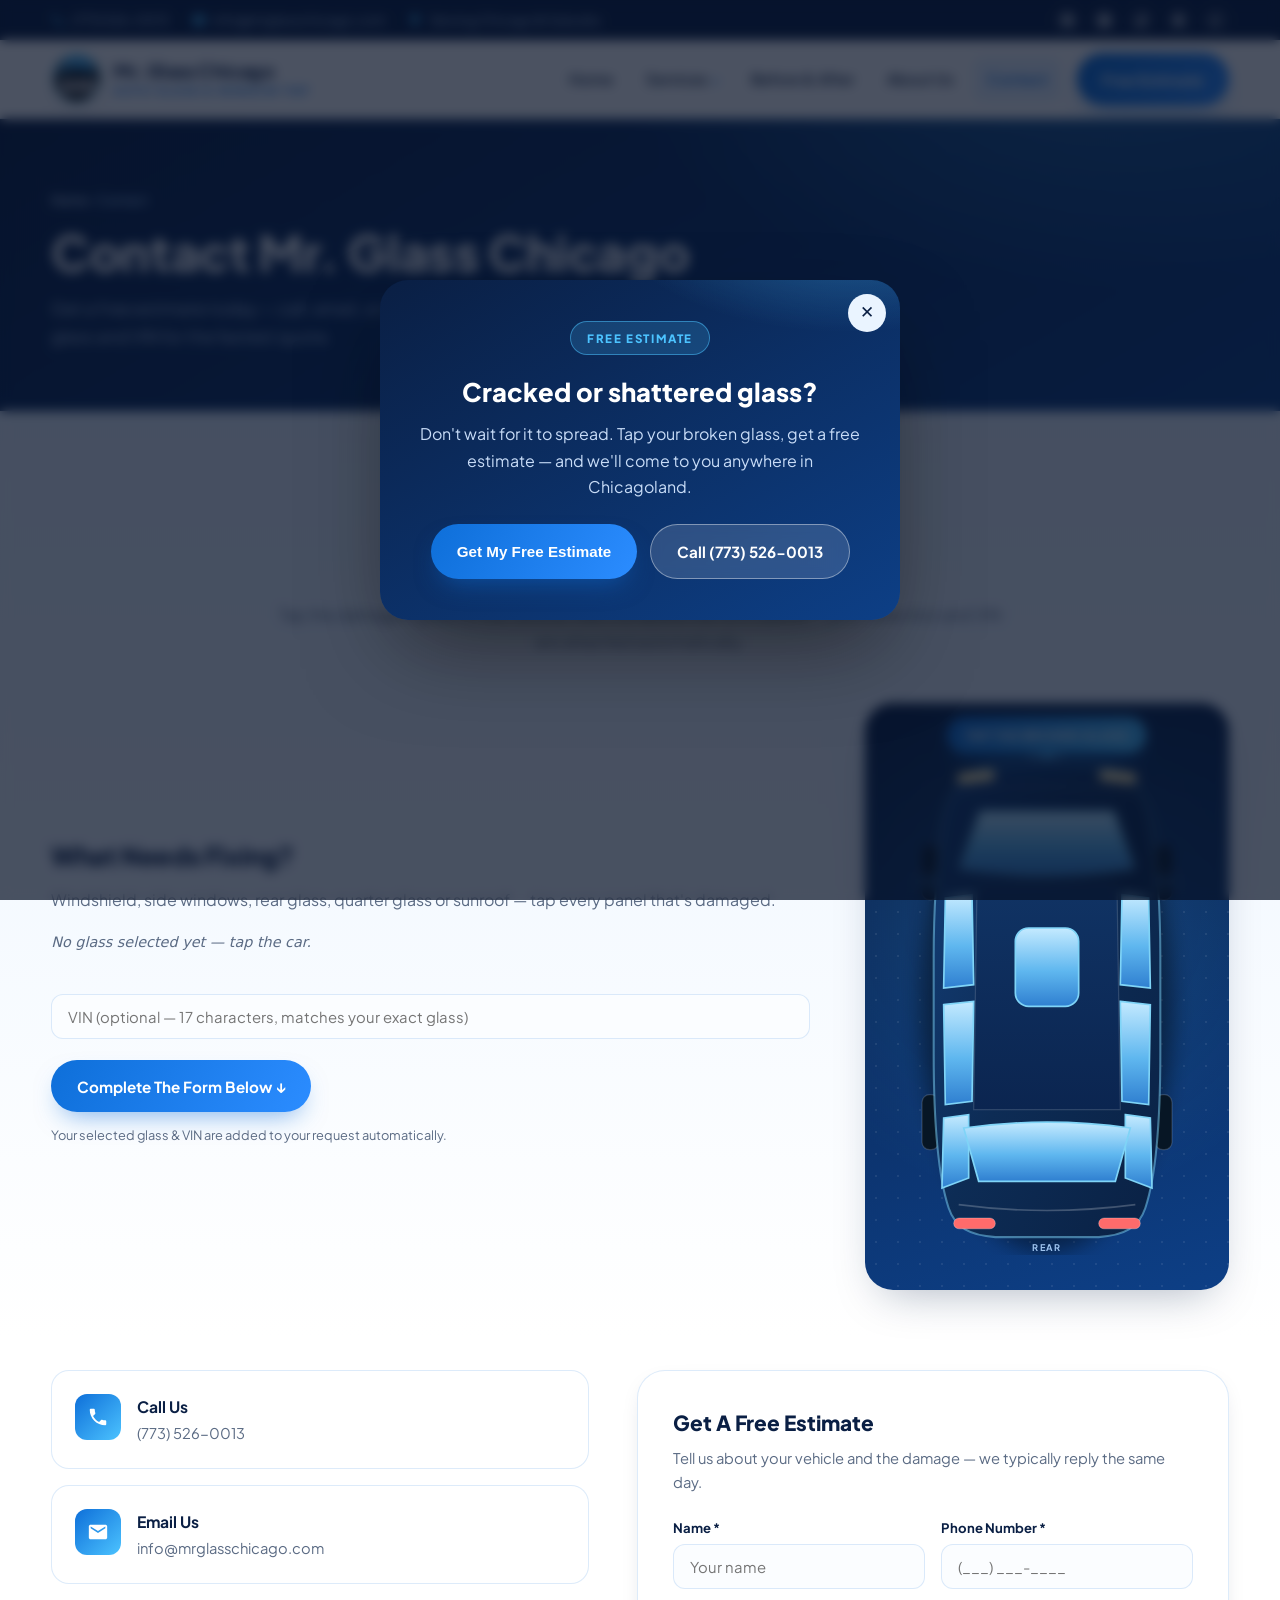
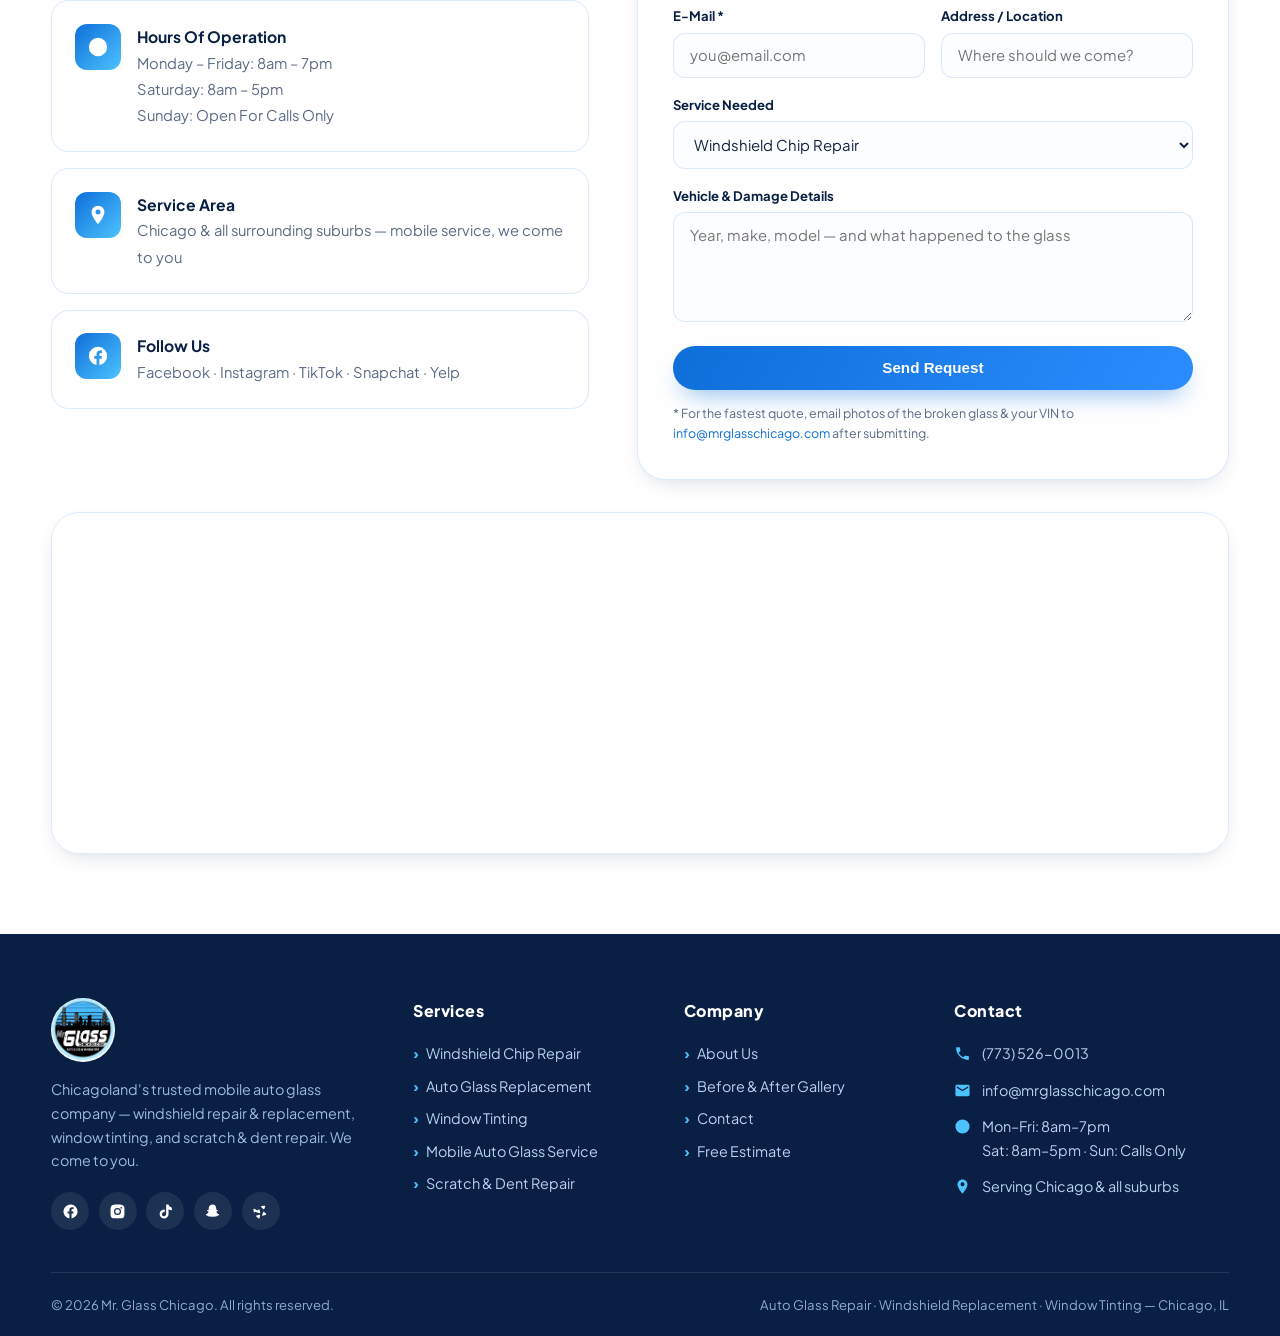
==== commit 685cf038: "Fix card text readability, redesign interactive car, desktop car-right layout, UX hints" ====
--- a/contact.html
+++ b/contact.html
@@ -95,29 +95,62 @@
     </div>
     <div class="car-select-wrap">
       <div class="car-stage reveal">
+        <span class="car-hint">Tap the broken glass</span>
         <svg viewBox="0 0 360 620" role="group" aria-label="Interactive vehicle glass selector — tap a glass panel">
-          <text class="car-label" x="180" y="22" text-anchor="middle">FRONT</text>
+          <defs>
+            <linearGradient id="glassGrad" x1="0" y1="0" x2="0" y2="1">
+              <stop offset="0" stop-color="#c4eaff"/>
+              <stop offset=".55" stop-color="#5fb7ef"/>
+              <stop offset="1" stop-color="#2f7fd0"/>
+            </linearGradient>
+            <linearGradient id="bodyGrad" x1="0" y1="0" x2="1" y2="1">
+              <stop offset="0" stop-color="#14407c"/>
+              <stop offset=".5" stop-color="#0d2c55"/>
+              <stop offset="1" stop-color="#0a2144"/>
+            </linearGradient>
+            <linearGradient id="roofGrad" x1="0" y1="0" x2="0" y2="1">
+              <stop offset="0" stop-color="#103364"/>
+              <stop offset="1" stop-color="#0b2550"/>
+            </linearGradient>
+            <filter id="carBlur" x="-30%" y="-30%" width="160%" height="160%"><feGaussianBlur stdDeviation="12"/></filter>
+          </defs>
+          <text class="car-label" x="180" y="27" text-anchor="middle">FRONT</text>
+          <!-- ground shadow -->
+          <ellipse class="car-shadow" cx="180" cy="322" rx="152" ry="296" filter="url(#carBlur)"/>
+          <!-- wheels -->
+          <rect class="car-wheel" x="30" y="128" width="20" height="66" rx="9"/>
+          <rect class="car-wheel" x="310" y="128" width="20" height="66" rx="9"/>
+          <rect class="car-wheel" x="30" y="428" width="20" height="66" rx="9"/>
+          <rect class="car-wheel" x="310" y="428" width="20" height="66" rx="9"/>
           <!-- car body -->
-          <path class="car-body-path" d="M60,28 C45,40 34,90 30,170 L26,300 C24,380 30,520 44,568 C52,592 68,602 96,606 L264,606 C292,602 308,592 316,568 C330,520 336,380 334,300 L330,170 C326,90 315,40 300,28 C250,12 110,12 60,28 Z"/>
-          <!-- body details -->
-          <path class="car-detail" d="M66,78 L294,78"/>
-          <path class="car-detail" d="M72,566 L288,566"/>
-          <path class="car-detail" d="M40,44 L66,54 M320,44 L294,54"/>
+          <path class="car-body-path" d="M104,36 C78,42 60,66 54,108 C48,150 44,205 44,262 L44,378 C44,458 50,528 62,564 C70,588 88,597 118,599 L242,599 C272,597 290,588 298,564 C310,528 316,458 316,378 L316,262 C316,205 312,150 306,108 C300,66 282,42 256,36 C210,26 150,26 104,36 Z"/>
+          <!-- headlights / taillights -->
+          <rect class="car-light" x="72" y="40" width="46" height="13" rx="6.5" transform="rotate(-7 95 46)"/>
+          <rect class="car-light" x="242" y="40" width="46" height="13" rx="6.5" transform="rotate(7 265 46)"/>
+          <rect class="car-tail" x="68" y="576" width="50" height="13" rx="6.5"/>
+          <rect class="car-tail" x="242" y="576" width="50" height="13" rx="6.5"/>
+          <!-- mirrors -->
+          <rect class="car-mirror" x="26" y="166" width="22" height="12" rx="6"/>
+          <rect class="car-mirror" x="312" y="166" width="22" height="12" rx="6"/>
+          <!-- hood & trunk lines -->
+          <path class="car-detail" d="M72,66 Q180,50 288,66"/>
+          <path class="car-detail" d="M74,560 Q180,574 286,560"/>
+          <!-- roof panel -->
+          <path class="car-roof" d="M96,176 L264,176 L268,446 L92,446 Z"/>
           <!-- windshield -->
-          <path class="glass-part" data-part="windshield" d="M96,112 L264,112 L282,166 L78,166 Z"><title>Windshield</title></path>
+          <path class="glass-part" data-part="windshield" d="M100,88 L260,88 L284,156 Q180,172 76,156 Z"><title>Windshield</title></path>
           <!-- side windows -->
-          <path class="glass-part" data-part="driver-front" d="M58,190 L88,186 L90,300 L56,304 Z"><title>Driver Front Window</title></path>
-          <path class="glass-part" data-part="driver-rear" d="M56,322 L90,318 L88,440 L58,444 Z"><title>Driver Rear Window</title></path>
-          <path class="glass-part" data-part="passenger-front" d="M272,186 L302,190 L304,304 L270,300 Z"><title>Passenger Front Window</title></path>
-          <path class="glass-part" data-part="passenger-rear" d="M270,318 L304,322 L302,444 L272,440 Z"><title>Passenger Rear Window</title></path>
+          <path class="glass-part" data-part="driver-front" d="M58,192 L90,188 L92,296 L56,300 Z"><title>Driver Front Window</title></path>
+          <path class="glass-part" data-part="driver-rear" d="M56,320 L92,316 L90,436 L58,440 Z"><title>Driver Rear Window</title></path>
+          <path class="glass-part" data-part="passenger-front" d="M270,188 L302,192 L304,300 L268,296 Z"><title>Passenger Front Window</title></path>
+          <path class="glass-part" data-part="passenger-rear" d="M268,316 L304,320 L302,440 L270,436 Z"><title>Passenger Rear Window</title></path>
           <!-- quarter glass -->
-          <path class="glass-part" data-part="driver-quarter" d="M56,460 L84,456 L84,536 L54,546 Z"><title>Driver Quarter Glass</title></path>
-          <path class="glass-part" data-part="passenger-quarter" d="M276,456 L304,460 L306,546 L276,536 Z"><title>Passenger Quarter Glass</title></path>
+          <path class="glass-part" data-part="driver-quarter" d="M56,456 L86,452 L86,528 L54,540 Z"><title>Driver Quarter Glass</title></path>
+          <path class="glass-part" data-part="passenger-quarter" d="M274,452 L304,456 L306,540 L274,528 Z"><title>Passenger Quarter Glass</title></path>
           <!-- rear windshield -->
-          <path class="glass-part" data-part="rear-windshield" d="M78,472 L282,472 L264,528 L96,528 Z"><title>Rear Windshield</title></path>
+          <path class="glass-part" data-part="rear-windshield" d="M80,468 Q180,454 280,468 L262,532 L98,532 Z"><title>Rear Windshield</title></path>
           <!-- sunroof -->
-          <rect class="glass-part" data-part="sunroof" x="146" y="238" width="68" height="88" rx="14"><title>Sunroof / Moonroof</title></rect>
-          <text class="car-label" x="180" y="300" text-anchor="middle" style="fill:rgba(255,255,255,.35)">TAP GLASS</text>
+          <rect class="glass-part" data-part="sunroof" x="142" y="228" width="76" height="94" rx="16"><title>Sunroof / Moonroof</title></rect>
           <text class="car-label" x="180" y="616" text-anchor="middle">REAR</text>
         </svg>
       </div>
--- a/assets/css/style.css
+++ b/assets/css/style.css
@@ -148,11 +148,28 @@
 .car-stage{position:relative;background:radial-gradient(420px 420px at 50% 35%,rgba(76,195,255,.16),transparent 70%),linear-gradient(165deg,var(--navy),#0d3f86);border-radius:var(--radius-lg);padding:2.2rem 2rem;box-shadow:var(--shadow);overflow:hidden}
 .car-stage::before{content:"";position:absolute;inset:0;background-image:radial-gradient(rgba(255,255,255,.08) 1px,transparent 1px);background-size:22px 22px;pointer-events:none}
 .car-stage svg{width:min(300px,72vw);height:auto;display:block;position:relative}
-.glass-part{fill:#cfe4ff;stroke:#4cc3ff;stroke-width:2;cursor:pointer;transition:fill .25s,filter .25s,stroke .25s}
-.glass-part:hover{fill:#9be0ff;filter:drop-shadow(0 0 8px rgba(76,195,255,.8))}
-.glass-part.selected{fill:#4cc3ff;stroke:#fff;filter:drop-shadow(0 0 12px rgba(76,195,255,.9))}
-.car-body-path{fill:rgba(255,255,255,.07);stroke:rgba(255,255,255,.45);stroke-width:2.5}
-.car-detail{fill:none;stroke:rgba(255,255,255,.25);stroke-width:2}
+.glass-part{fill:url(#glassGrad);stroke:#7fd4f7;stroke-width:2;cursor:pointer;transition:fill .25s,filter .25s,stroke .25s;animation:partPulse 2.8s ease-in-out infinite}
+.glass-part:nth-of-type(2n){animation-delay:.4s}
+.glass-part:nth-of-type(3n){animation-delay:.8s}
+.glass-part:nth-of-type(4n){animation-delay:1.2s}
+.car-stage svg.interacted .glass-part{animation:none}
+@keyframes partPulse{0%,100%{filter:drop-shadow(0 0 0 rgba(76,195,255,0))}50%{filter:drop-shadow(0 0 12px rgba(76,195,255,.95))}}
+.glass-part:hover{fill:#9be0ff;filter:drop-shadow(0 0 10px rgba(76,195,255,.9))}
+.glass-part.selected{fill:#4cc3ff;stroke:#fff;filter:drop-shadow(0 0 14px rgba(76,195,255,1));animation:none}
+.car-hint{position:absolute;top:14px;left:50%;transform:translateX(-50%);z-index:3;background:linear-gradient(135deg,var(--blue),var(--sky));color:#fff;font-weight:800;font-size:.76rem;letter-spacing:.08em;text-transform:uppercase;padding:.5rem 1.1rem;border-radius:999px;box-shadow:0 10px 24px -8px rgba(14,111,217,.7);white-space:nowrap;animation:hintFloat 2.2s ease-in-out infinite;pointer-events:none}
+.car-hint::after{content:"";position:absolute;left:50%;bottom:-6px;transform:translateX(-50%);border:6px solid transparent;border-top-color:var(--sky);border-bottom:0}
+.car-hint.hide{opacity:0;transform:translateX(-50%) translateY(-8px);transition:opacity .4s,transform .4s}
+@keyframes hintFloat{0%,100%{transform:translateX(-50%) translateY(0)}50%{transform:translateX(-50%) translateY(-5px)}}
+@media(min-width:921px){.car-select-wrap{grid-template-columns:1fr auto}.car-select-wrap>.car-stage{order:2}.car-select-wrap>.car-panel{order:1;min-width:0}}
+@media(max-width:820px){.svc-card.svc-photo{min-height:300px;aspect-ratio:4/3}}
+.car-body-path{fill:url(#bodyGrad);stroke:rgba(127,212,247,.5);stroke-width:2.5}
+.car-roof{fill:url(#roofGrad);stroke:rgba(255,255,255,.14);stroke-width:1.5}
+.car-wheel{fill:#071625;stroke:rgba(255,255,255,.16);stroke-width:1.5}
+.car-mirror{fill:#0d2c55;stroke:rgba(127,212,247,.55);stroke-width:1.5}
+.car-light{fill:#ffe9a8;stroke:rgba(255,255,255,.35);stroke-width:1}
+.car-tail{fill:#ff6b6b;stroke:rgba(255,255,255,.3);stroke-width:1}
+.car-shadow{fill:rgba(0,0,0,.4)}
+.car-detail{fill:none;stroke:rgba(255,255,255,.22);stroke-width:2}
 .car-label{fill:#9fc4ef;font-size:11px;font-weight:700;letter-spacing:.14em;text-transform:uppercase;font-family:var(--font)}
 .car-panel .sel-chips{display:flex;flex-wrap:wrap;gap:.55rem;margin:1.1rem 0 1.3rem;min-height:42px}
 .sel-chip{display:inline-flex;align-items:center;gap:.5rem;background:var(--ice);border:1.5px solid var(--line);color:var(--navy);font-weight:700;font-size:.84rem;padding:.45rem .8rem;border-radius:999px;animation:chipIn .3s var(--ease)}
@@ -217,16 +234,17 @@
 .svc-card:hover .svc-img{filter:saturate(1.1)}
 /* Image-centric photo cards (home "What We Do") */
 .svc-card.svc-photo{padding:0;border:0;aspect-ratio:4/3.3;display:flex;align-items:flex-end;overflow:hidden;min-height:340px}
-.svc-card.svc-photo::before{background:linear-gradient(180deg,rgba(10,31,68,.03) 30%,rgba(10,31,68,.55) 68%,rgba(10,31,68,.94) 100%);opacity:1;z-index:1;transition:.4s}
-.svc-card.svc-photo:hover::before{background:linear-gradient(180deg,rgba(14,111,217,.12) 25%,rgba(10,31,68,.65) 65%,rgba(10,31,68,.96) 100%)}
+.svc-card.svc-photo::before{background:linear-gradient(180deg,rgba(10,31,68,.12) 0%,rgba(10,31,68,.35) 45%,rgba(10,31,68,.9) 100%);opacity:1;z-index:1;transition:.4s}
+.svc-card.svc-photo:hover::before{background:linear-gradient(180deg,rgba(14,111,217,.2) 0%,rgba(10,31,68,.45) 45%,rgba(10,31,68,.94) 100%)}
 .svc-photo .svc-img-bg{position:absolute;inset:0;width:100%;height:100%;object-fit:cover;transition:transform .7s var(--ease)}
 .svc-photo:hover .svc-img-bg{transform:scale(1.09)}
-.svc-photo .svc-body{position:relative;z-index:2;padding:1.3rem 1.4rem;color:#fff;width:100%}
+.svc-photo .svc-body{position:relative;z-index:2;padding:1.15rem 1.3rem 1.25rem;color:#fff;width:100%;background:linear-gradient(180deg,rgba(10,31,68,.55),rgba(10,31,68,.82));backdrop-filter:blur(10px);-webkit-backdrop-filter:blur(10px);border-top:1px solid rgba(255,255,255,.16)}
+.svc-photo .svc-body h3,.svc-photo .svc-body p{text-shadow:0 1px 6px rgba(0,0,0,.55)}
 .svc-photo .svc-ico{width:44px;height:44px;border-radius:12px;background:rgba(255,255,255,.16);backdrop-filter:blur(8px);-webkit-backdrop-filter:blur(8px);border:1px solid rgba(255,255,255,.4);margin-bottom:.75rem}
 .svc-photo .svc-ico svg{width:22px;height:22px}
 .svc-card.svc-photo:hover .svc-ico{background:linear-gradient(135deg,var(--blue),var(--sky));transform:none}
-.svc-photo h3{color:#fff;font-size:1.18rem;margin-bottom:.35rem}
-.svc-photo p{color:#c8dcf7;font-size:.87rem;margin-bottom:.7rem}
+.svc-card.svc-photo h3{color:#fff;font-size:1.18rem;margin-bottom:.35rem}
+.svc-card.svc-photo p{color:#d6e6fb;font-size:.87rem;margin-bottom:.7rem}
 .svc-photo .svc-link{color:var(--sky)}
 .svc-photo:hover .svc-link{color:#9be0ff}
 .svc-ico{width:56px;height:56px;border-radius:16px;display:grid;place-items:center;background:linear-gradient(135deg,var(--navy),var(--blue));margin-bottom:1.2rem;transition:.35s}
@@ -407,6 +425,7 @@
 
 /* ---------- Responsive ---------- */
 @media(max-width:1020px){
+  .scroll-hint{display:none}
   .hero .container{grid-template-columns:1fr;padding:3.6rem 0 3.4rem;gap:2.6rem}
   .hero-media .hero-img-main{height:380px}
   .hero-card.hc1{left:6px}.hero-card.hc2{right:6px}
@@ -426,6 +445,19 @@
   .has-drop.open .dropdown{display:block}
   .f-row{grid-template-columns:1fr}
   .call-fab{display:grid}
+  .hero-video-overlay{background:linear-gradient(160deg,rgba(10,31,68,.93) 0%,rgba(13,63,134,.82) 60%,rgba(10,31,68,.92) 100%)}
+  .hero .hero-inner{padding:4.4rem 0 3.8rem}
+  .page-hero{padding:3.2rem 0 2.8rem}
+  .stats-grid{grid-template-columns:repeat(2,1fr);gap:1.6rem}
+  .modal-card{padding:1.6rem 1.2rem}
+  .scroll-modal-card{padding:2rem 1.3rem}
+  .scroll-modal-card h3{font-size:1.35rem}
+  .rev-m-card{flex:0 0 300px}
+  .toast-stack{top:auto;bottom:92px;right:12px;left:12px;align-items:stretch}
+  .toast{min-width:0;width:100%;max-width:none}
+  .sel-chip{font-size:.8rem}
+  .car-stage{padding:1.6rem 1.2rem}
+  .cta-band{padding:2.6rem 1.4rem}
   .section{padding:3.6rem 0}
   .footer-main{grid-template-columns:1fr}
   .topbar .tb-left .tb-hide-m{display:none}
